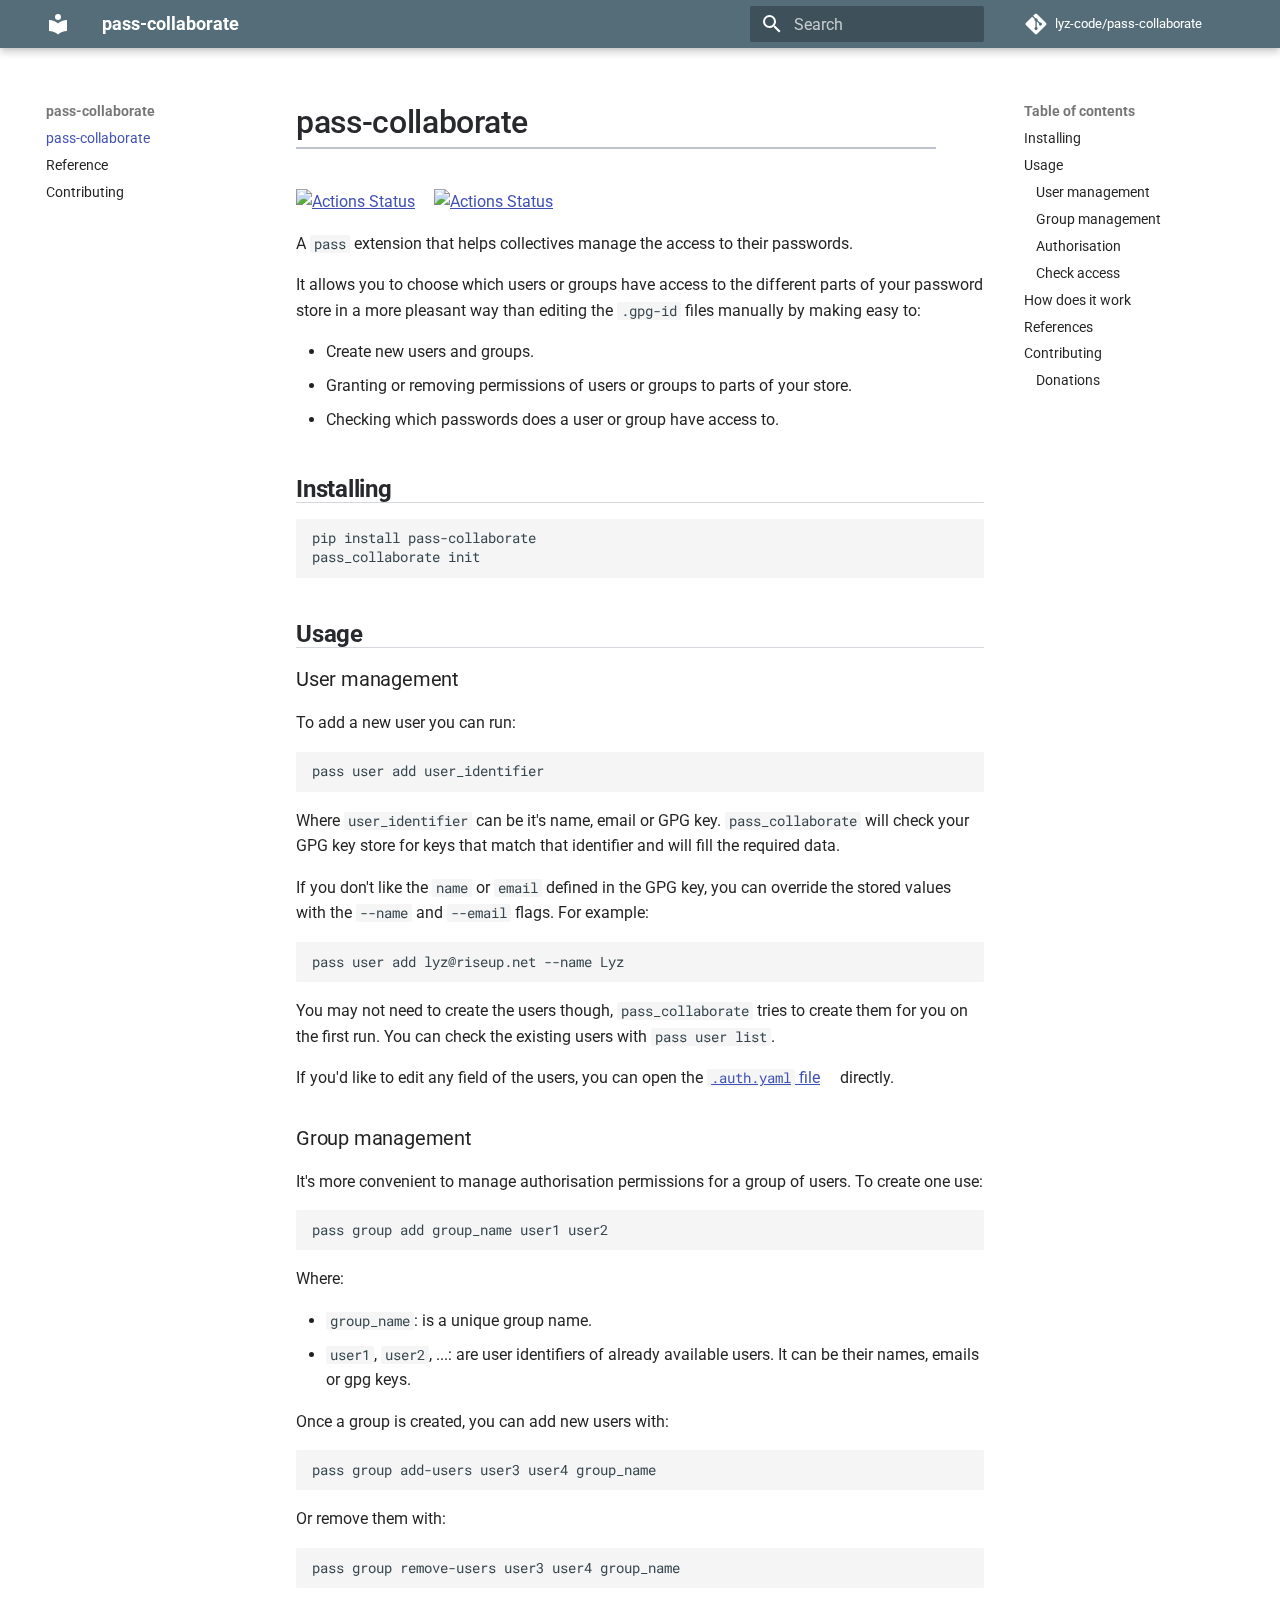
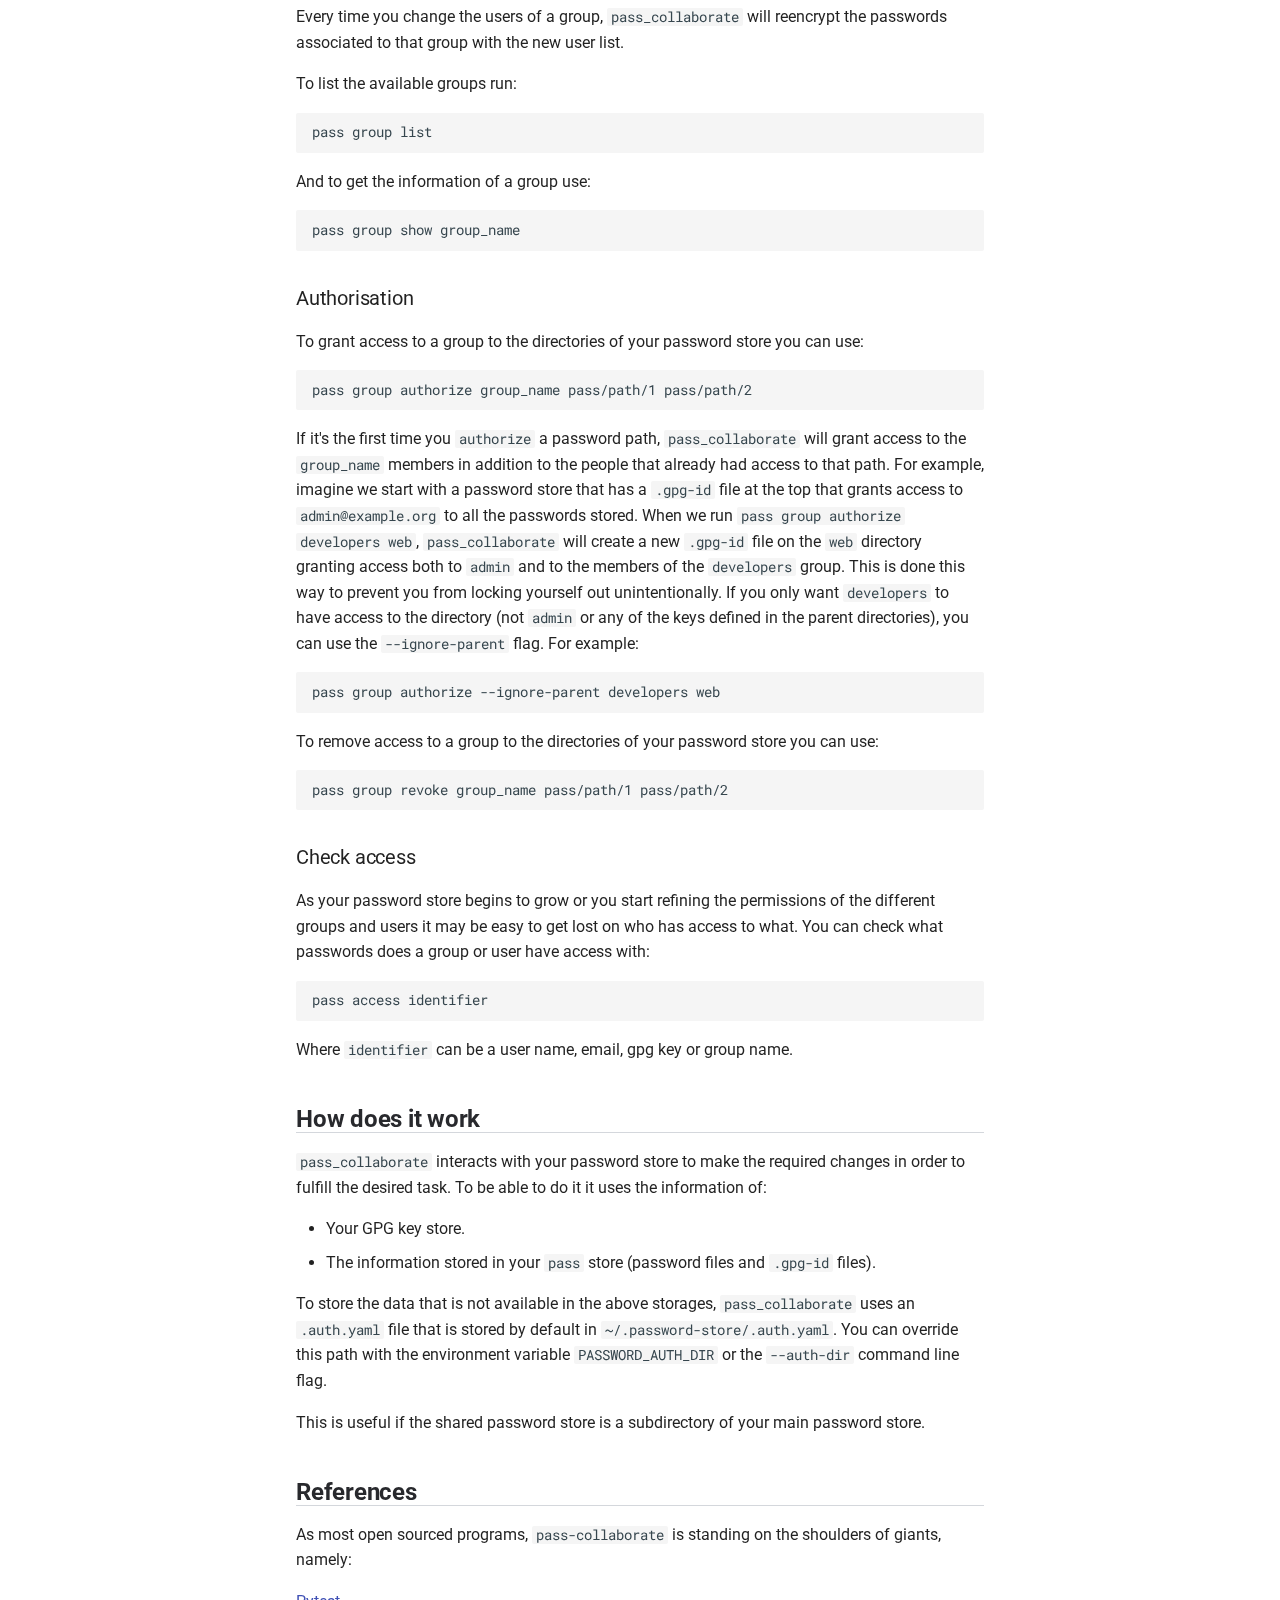
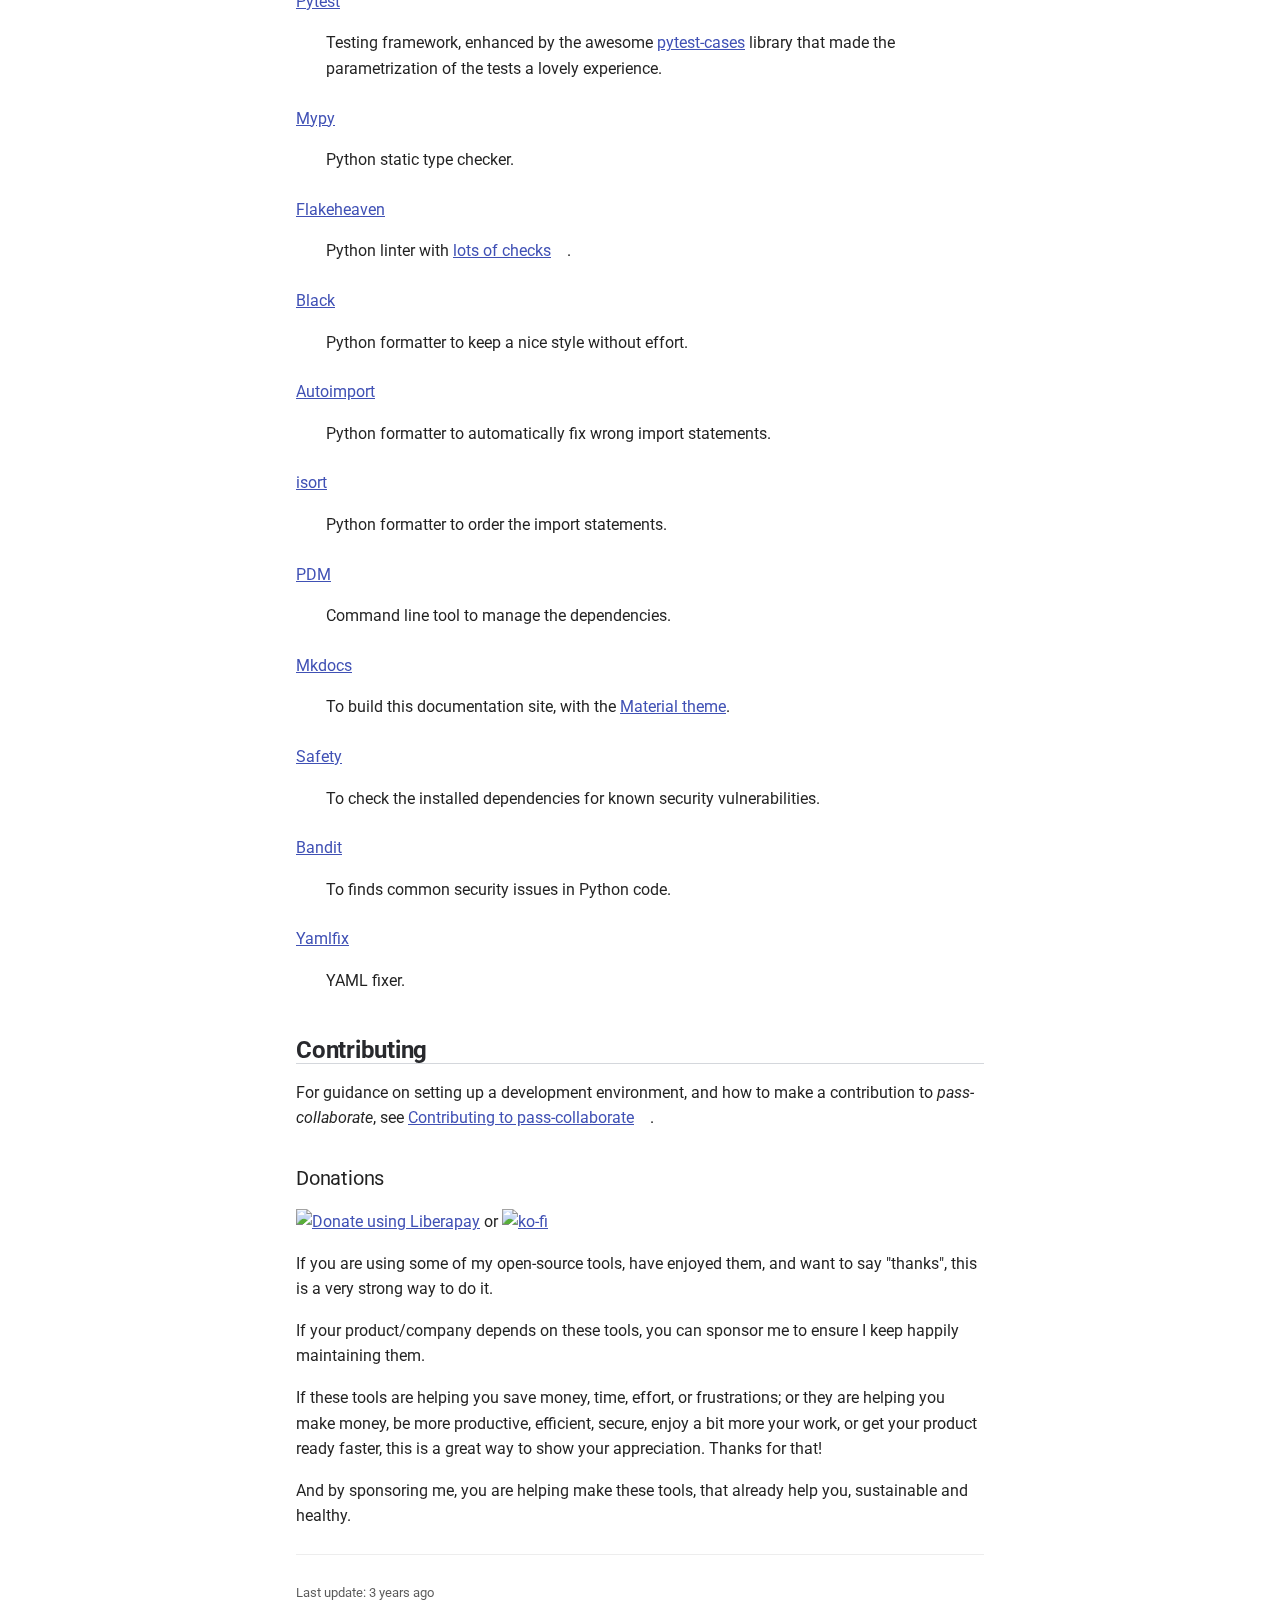
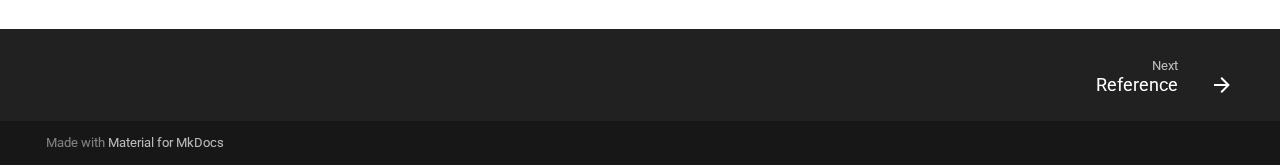
==== index.html @ fefc4204 "deploy: 4748b002fa73e39fb16cf4d47596638ecedca3d2" ====
<!doctype html><html lang=en class=no-js> <head><meta charset=utf-8><meta name=viewport content="width=device-width,initial-scale=1"><meta name=author content=Lyz><link href=https://lyz-code.github.io/pass-collaborate/ rel=canonical><link href=reference/ rel=next><link rel=icon href=assets/images/favicon.png><meta name=generator content="mkdocs-1.4.3, mkdocs-material-9.1.16"><title>pass-collaborate</title><link rel=stylesheet href=assets/stylesheets/main.26e3688c.min.css><link rel=stylesheet href=assets/stylesheets/palette.ecc896b0.min.css><link rel=preconnect href=https://fonts.gstatic.com crossorigin><link rel=stylesheet href="https://fonts.googleapis.com/css?family=Roboto:300,300i,400,400i,700,700i%7CRoboto+Mono:400,400i,700,700i&display=fallback"><style>:root{--md-text-font:"Roboto";--md-code-font:"Roboto Mono"}</style><link rel=stylesheet href=css/timeago.css><link rel=stylesheet href=assets/_mkdocstrings.css><link rel=stylesheet href=stylesheets/extra.css><link rel=stylesheet href=stylesheets/links.css><script>__md_scope=new URL(".",location),__md_hash=e=>[...e].reduce((e,_)=>(e<<5)-e+_.charCodeAt(0),0),__md_get=(e,_=localStorage,t=__md_scope)=>JSON.parse(_.getItem(t.pathname+"."+e)),__md_set=(e,_,t=localStorage,a=__md_scope)=>{try{t.setItem(a.pathname+"."+e,JSON.stringify(_))}catch(e){}}</script></head> <body dir=ltr data-md-color-scheme=default data-md-color-primary=blue-grey data-md-color-accent=light-blue> <input class=md-toggle data-md-toggle=drawer type=checkbox id=__drawer autocomplete=off> <input class=md-toggle data-md-toggle=search type=checkbox id=__search autocomplete=off> <label class=md-overlay for=__drawer></label> <div data-md-component=skip> <a href=#installing class=md-skip> Skip to content </a> </div> <div data-md-component=announce> </div> <header class="md-header md-header--shadow" data-md-component=header> <nav class="md-header__inner md-grid" aria-label=Header> <a href=. title=pass-collaborate class="md-header__button md-logo" aria-label=pass-collaborate data-md-component=logo> <svg xmlns=http://www.w3.org/2000/svg viewbox="0 0 24 24"><path d="M12 8a3 3 0 0 0 3-3 3 3 0 0 0-3-3 3 3 0 0 0-3 3 3 3 0 0 0 3 3m0 3.54C9.64 9.35 6.5 8 3 8v11c3.5 0 6.64 1.35 9 3.54 2.36-2.19 5.5-3.54 9-3.54V8c-3.5 0-6.64 1.35-9 3.54Z"/></svg> </a> <label class="md-header__button md-icon" for=__drawer> <svg xmlns=http://www.w3.org/2000/svg viewbox="0 0 24 24"><path d="M3 6h18v2H3V6m0 5h18v2H3v-2m0 5h18v2H3v-2Z"/></svg> </label> <div class=md-header__title data-md-component=header-title> <div class=md-header__ellipsis> <div class=md-header__topic> <span class=md-ellipsis> pass-collaborate </span> </div> <div class=md-header__topic data-md-component=header-topic> <span class=md-ellipsis> pass-collaborate </span> </div> </div> </div> <label class="md-header__button md-icon" for=__search> <svg xmlns=http://www.w3.org/2000/svg viewbox="0 0 24 24"><path d="M9.5 3A6.5 6.5 0 0 1 16 9.5c0 1.61-.59 3.09-1.56 4.23l.27.27h.79l5 5-1.5 1.5-5-5v-.79l-.27-.27A6.516 6.516 0 0 1 9.5 16 6.5 6.5 0 0 1 3 9.5 6.5 6.5 0 0 1 9.5 3m0 2C7 5 5 7 5 9.5S7 14 9.5 14 14 12 14 9.5 12 5 9.5 5Z"/></svg> </label> <div class=md-search data-md-component=search role=dialog> <label class=md-search__overlay for=__search></label> <div class=md-search__inner role=search> <form class=md-search__form name=search> <input type=text class=md-search__input name=query aria-label=Search placeholder=Search autocapitalize=off autocorrect=off autocomplete=off spellcheck=false data-md-component=search-query required> <label class="md-search__icon md-icon" for=__search> <svg xmlns=http://www.w3.org/2000/svg viewbox="0 0 24 24"><path d="M9.5 3A6.5 6.5 0 0 1 16 9.5c0 1.61-.59 3.09-1.56 4.23l.27.27h.79l5 5-1.5 1.5-5-5v-.79l-.27-.27A6.516 6.516 0 0 1 9.5 16 6.5 6.5 0 0 1 3 9.5 6.5 6.5 0 0 1 9.5 3m0 2C7 5 5 7 5 9.5S7 14 9.5 14 14 12 14 9.5 12 5 9.5 5Z"/></svg> <svg xmlns=http://www.w3.org/2000/svg viewbox="0 0 24 24"><path d="M20 11v2H8l5.5 5.5-1.42 1.42L4.16 12l7.92-7.92L13.5 5.5 8 11h12Z"/></svg> </label> <nav class=md-search__options aria-label=Search> <button type=reset class="md-search__icon md-icon" title=Clear aria-label=Clear tabindex=-1> <svg xmlns=http://www.w3.org/2000/svg viewbox="0 0 24 24"><path d="M19 6.41 17.59 5 12 10.59 6.41 5 5 6.41 10.59 12 5 17.59 6.41 19 12 13.41 17.59 19 19 17.59 13.41 12 19 6.41Z"/></svg> </button> </nav> </form> <div class=md-search__output> <div class=md-search__scrollwrap data-md-scrollfix> <div class=md-search-result data-md-component=search-result> <div class=md-search-result__meta> Initializing search </div> <ol class=md-search-result__list role=presentation></ol> </div> </div> </div> </div> </div> <div class=md-header__source> <a href=https://github.com/lyz-code/pass-collaborate title="Go to repository" class=md-source data-md-component=source> <div class="md-source__icon md-icon"> <svg xmlns=http://www.w3.org/2000/svg viewbox="0 0 448 512"><!-- Font Awesome Free 6.4.0 by @fontawesome - https://fontawesome.com License - https://fontawesome.com/license/free (Icons: CC BY 4.0, Fonts: SIL OFL 1.1, Code: MIT License) Copyright 2023 Fonticons, Inc.--><path d="M439.55 236.05 244 40.45a28.87 28.87 0 0 0-40.81 0l-40.66 40.63 51.52 51.52c27.06-9.14 52.68 16.77 43.39 43.68l49.66 49.66c34.23-11.8 61.18 31 35.47 56.69-26.49 26.49-70.21-2.87-56-37.34L240.22 199v121.85c25.3 12.54 22.26 41.85 9.08 55a34.34 34.34 0 0 1-48.55 0c-17.57-17.6-11.07-46.91 11.25-56v-123c-20.8-8.51-24.6-30.74-18.64-45L142.57 101 8.45 235.14a28.86 28.86 0 0 0 0 40.81l195.61 195.6a28.86 28.86 0 0 0 40.8 0l194.69-194.69a28.86 28.86 0 0 0 0-40.81z"/></svg> </div> <div class=md-source__repository> lyz-code/pass-collaborate </div> </a> </div> </nav> </header> <div class=md-container data-md-component=container> <main class=md-main data-md-component=main> <div class="md-main__inner md-grid"> <div class="md-sidebar md-sidebar--primary" data-md-component=sidebar data-md-type=navigation> <div class=md-sidebar__scrollwrap> <div class=md-sidebar__inner> <nav class="md-nav md-nav--primary" aria-label=Navigation data-md-level=0> <label class=md-nav__title for=__drawer> <a href=. title=pass-collaborate class="md-nav__button md-logo" aria-label=pass-collaborate data-md-component=logo> <svg xmlns=http://www.w3.org/2000/svg viewbox="0 0 24 24"><path d="M12 8a3 3 0 0 0 3-3 3 3 0 0 0-3-3 3 3 0 0 0-3 3 3 3 0 0 0 3 3m0 3.54C9.64 9.35 6.5 8 3 8v11c3.5 0 6.64 1.35 9 3.54 2.36-2.19 5.5-3.54 9-3.54V8c-3.5 0-6.64 1.35-9 3.54Z"/></svg> </a> pass-collaborate </label> <div class=md-nav__source> <a href=https://github.com/lyz-code/pass-collaborate title="Go to repository" class=md-source data-md-component=source> <div class="md-source__icon md-icon"> <svg xmlns=http://www.w3.org/2000/svg viewbox="0 0 448 512"><!-- Font Awesome Free 6.4.0 by @fontawesome - https://fontawesome.com License - https://fontawesome.com/license/free (Icons: CC BY 4.0, Fonts: SIL OFL 1.1, Code: MIT License) Copyright 2023 Fonticons, Inc.--><path d="M439.55 236.05 244 40.45a28.87 28.87 0 0 0-40.81 0l-40.66 40.63 51.52 51.52c27.06-9.14 52.68 16.77 43.39 43.68l49.66 49.66c34.23-11.8 61.18 31 35.47 56.69-26.49 26.49-70.21-2.87-56-37.34L240.22 199v121.85c25.3 12.54 22.26 41.85 9.08 55a34.34 34.34 0 0 1-48.55 0c-17.57-17.6-11.07-46.91 11.25-56v-123c-20.8-8.51-24.6-30.74-18.64-45L142.57 101 8.45 235.14a28.86 28.86 0 0 0 0 40.81l195.61 195.6a28.86 28.86 0 0 0 40.8 0l194.69-194.69a28.86 28.86 0 0 0 0-40.81z"/></svg> </div> <div class=md-source__repository> lyz-code/pass-collaborate </div> </a> </div> <ul class=md-nav__list data-md-scrollfix> <li class="md-nav__item md-nav__item--active"> <input class="md-nav__toggle md-toggle" type=checkbox id=__toc> <label class="md-nav__link md-nav__link--active" for=__toc> pass-collaborate <span class="md-nav__icon md-icon"></span> </label> <a href=. class="md-nav__link md-nav__link--active"> pass-collaborate </a> <nav class="md-nav md-nav--secondary" aria-label="Table of contents"> <label class=md-nav__title for=__toc> <span class="md-nav__icon md-icon"></span> Table of contents </label> <ul class=md-nav__list data-md-component=toc data-md-scrollfix> <li class=md-nav__item> <a href=#installing class=md-nav__link> Installing </a> </li> <li class=md-nav__item> <a href=#usage class=md-nav__link> Usage </a> <nav class=md-nav aria-label=Usage> <ul class=md-nav__list> <li class=md-nav__item> <a href=#user-management class=md-nav__link> User management </a> </li> <li class=md-nav__item> <a href=#group-management class=md-nav__link> Group management </a> </li> <li class=md-nav__item> <a href=#authorisation class=md-nav__link> Authorisation </a> </li> <li class=md-nav__item> <a href=#check-access class=md-nav__link> Check access </a> </li> </ul> </nav> </li> <li class=md-nav__item> <a href=#how-does-it-work class=md-nav__link> How does it work </a> </li> <li class=md-nav__item> <a href=#references class=md-nav__link> References </a> </li> <li class=md-nav__item> <a href=#contributing class=md-nav__link> Contributing </a> <nav class=md-nav aria-label=Contributing> <ul class=md-nav__list> <li class=md-nav__item> <a href=#donations class=md-nav__link> Donations </a> </li> </ul> </nav> </li> </ul> </nav> </li> <li class=md-nav__item> <a href=reference/ class=md-nav__link> Reference </a> </li> <li class=md-nav__item> <a href=contributing/ class=md-nav__link> Contributing </a> </li> </ul> </nav> </div> </div> </div> <div class="md-sidebar md-sidebar--secondary" data-md-component=sidebar data-md-type=toc> <div class=md-sidebar__scrollwrap> <div class=md-sidebar__inner> <nav class="md-nav md-nav--secondary" aria-label="Table of contents"> <label class=md-nav__title for=__toc> <span class="md-nav__icon md-icon"></span> Table of contents </label> <ul class=md-nav__list data-md-component=toc data-md-scrollfix> <li class=md-nav__item> <a href=#installing class=md-nav__link> Installing </a> </li> <li class=md-nav__item> <a href=#usage class=md-nav__link> Usage </a> <nav class=md-nav aria-label=Usage> <ul class=md-nav__list> <li class=md-nav__item> <a href=#user-management class=md-nav__link> User management </a> </li> <li class=md-nav__item> <a href=#group-management class=md-nav__link> Group management </a> </li> <li class=md-nav__item> <a href=#authorisation class=md-nav__link> Authorisation </a> </li> <li class=md-nav__item> <a href=#check-access class=md-nav__link> Check access </a> </li> </ul> </nav> </li> <li class=md-nav__item> <a href=#how-does-it-work class=md-nav__link> How does it work </a> </li> <li class=md-nav__item> <a href=#references class=md-nav__link> References </a> </li> <li class=md-nav__item> <a href=#contributing class=md-nav__link> Contributing </a> <nav class=md-nav aria-label=Contributing> <ul class=md-nav__list> <li class=md-nav__item> <a href=#donations class=md-nav__link> Donations </a> </li> </ul> </nav> </li> </ul> </nav> </div> </div> </div> <div class=md-content data-md-component=content> <article class="md-content__inner md-typeset"> <h1>pass-collaborate</h1> <p><a href=https://github.com/lyz-code/pass-collaborate/actions><img alt="Actions Status" src=https://github.com/lyz-code/pass-collaborate/workflows/Tests/badge.svg></a> <a href=https://github.com/lyz-code/pass-collaborate/actions><img alt="Actions Status" src=https://github.com/lyz-code/pass-collaborate/workflows/Build/badge.svg></a></p> <p>A <code>pass</code> extension that helps collectives manage the access to their passwords.</p> <p>It allows you to choose which users or groups have access to the different parts of your password store in a more pleasant way than editing the <code>.gpg-id</code> files manually by making easy to:</p> <ul> <li>Create new users and groups.</li> <li>Granting or removing permissions of users or groups to parts of your store.</li> <li>Checking which passwords does a user or group have access to.</li> </ul> <h2 id=installing>Installing<a class=headerlink href=#installing title="Permanent link">&para;</a></h2> <div class=highlight><pre><span></span><code>pip<span class=w> </span>install<span class=w> </span>pass-collaborate
pass_collaborate<span class=w> </span>init
</code></pre></div> <h2 id=usage>Usage<a class=headerlink href=#usage title="Permanent link">&para;</a></h2> <h3 id=user-management>User management<a class=headerlink href=#user-management title="Permanent link">&para;</a></h3> <p>To add a new user you can run:</p> <div class=highlight><pre><span></span><code>pass<span class=w> </span>user<span class=w> </span>add<span class=w> </span>user_identifier
</code></pre></div> <p>Where <code>user_identifier</code> can be it's name, email or GPG key. <code>pass_collaborate</code> will check your GPG key store for keys that match that identifier and will fill the required data.</p> <p>If you don't like the <code>name</code> or <code>email</code> defined in the GPG key, you can override the stored values with the <code>--name</code> and <code>--email</code> flags. For example:</p> <div class=highlight><pre><span></span><code>pass<span class=w> </span>user<span class=w> </span>add<span class=w> </span>lyz@riseup.net<span class=w> </span>--name<span class=w> </span>Lyz
</code></pre></div> <p>You may not need to create the users though, <code>pass_collaborate</code> tries to create them for you on the first run. You can check the existing users with <code>pass user list</code>.</p> <p>If you'd like to edit any field of the users, you can open the <a href=#how-does-it-work><code>.auth.yaml</code> file</a> directly. </p> <h3 id=group-management>Group management<a class=headerlink href=#group-management title="Permanent link">&para;</a></h3> <p>It's more convenient to manage authorisation permissions for a group of users. To create one use:</p> <div class=highlight><pre><span></span><code>pass<span class=w> </span>group<span class=w> </span>add<span class=w> </span>group_name<span class=w> </span>user1<span class=w> </span>user2
</code></pre></div> <p>Where:</p> <ul> <li><code>group_name</code>: is a unique group name.</li> <li><code>user1</code>, <code>user2</code>, ...: are user identifiers of already available users. It can be their names, emails or gpg keys.</li> </ul> <p>Once a group is created, you can add new users with:</p> <div class=highlight><pre><span></span><code>pass<span class=w> </span>group<span class=w> </span>add-users<span class=w> </span>user3<span class=w> </span>user4<span class=w> </span>group_name
</code></pre></div> <p>Or remove them with:</p> <div class=highlight><pre><span></span><code>pass<span class=w> </span>group<span class=w> </span>remove-users<span class=w> </span>user3<span class=w> </span>user4<span class=w> </span>group_name
</code></pre></div> <p>Every time you change the users of a group, <code>pass_collaborate</code> will reencrypt the passwords associated to that group with the new user list.</p> <p>To list the available groups run:</p> <div class=highlight><pre><span></span><code>pass<span class=w> </span>group<span class=w> </span>list
</code></pre></div> <p>And to get the information of a group use:</p> <div class=highlight><pre><span></span><code>pass<span class=w> </span>group<span class=w> </span>show<span class=w> </span>group_name
</code></pre></div> <h3 id=authorisation>Authorisation<a class=headerlink href=#authorisation title="Permanent link">&para;</a></h3> <p>To grant access to a group to the directories of your password store you can use:</p> <div class=highlight><pre><span></span><code>pass<span class=w> </span>group<span class=w> </span>authorize<span class=w> </span>group_name<span class=w> </span>pass/path/1<span class=w> </span>pass/path/2
</code></pre></div> <p>If it's the first time you <code>authorize</code> a password path, <code>pass_collaborate</code> will grant access to the <code>group_name</code> members in addition to the people that already had access to that path. For example, imagine we start with a password store that has a <code>.gpg-id</code> file at the top that grants access to <code>admin@example.org</code> to all the passwords stored. When we run <code>pass group authorize developers web</code>, <code>pass_collaborate</code> will create a new <code>.gpg-id</code> file on the <code>web</code> directory granting access both to <code>admin</code> and to the members of the <code>developers</code> group. This is done this way to prevent you from locking yourself out unintentionally. If you only want <code>developers</code> to have access to the directory (not <code>admin</code> or any of the keys defined in the parent directories), you can use the <code>--ignore-parent</code> flag. For example:</p> <div class=highlight><pre><span></span><code>pass<span class=w> </span>group<span class=w> </span>authorize<span class=w> </span>--ignore-parent<span class=w> </span>developers<span class=w> </span>web
</code></pre></div> <p>To remove access to a group to the directories of your password store you can use:</p> <div class=highlight><pre><span></span><code>pass<span class=w> </span>group<span class=w> </span>revoke<span class=w> </span>group_name<span class=w> </span>pass/path/1<span class=w> </span>pass/path/2
</code></pre></div> <h3 id=check-access>Check access<a class=headerlink href=#check-access title="Permanent link">&para;</a></h3> <p>As your password store begins to grow or you start refining the permissions of the different groups and users it may be easy to get lost on who has access to what. You can check what passwords does a group or user have access with:</p> <div class=highlight><pre><span></span><code>pass<span class=w> </span>access<span class=w> </span>identifier
</code></pre></div> <p>Where <code>identifier</code> can be a user name, email, gpg key or group name.</p> <h2 id=how-does-it-work>How does it work<a class=headerlink href=#how-does-it-work title="Permanent link">&para;</a></h2> <p><code>pass_collaborate</code> interacts with your password store to make the required changes in order to fulfill the desired task. To be able to do it it uses the information of:</p> <ul> <li>Your GPG key store.</li> <li>The information stored in your <code>pass</code> store (password files and <code>.gpg-id</code> files).</li> </ul> <p>To store the data that is not available in the above storages, <code>pass_collaborate</code> uses an <code>.auth.yaml</code> file that is stored by default in <code>~/.password-store/.auth.yaml</code>. You can override this path with the environment variable <code>PASSWORD_AUTH_DIR</code> or the <code>--auth-dir</code> command line flag.</p> <p>This is useful if the shared password store is a subdirectory of your main password store.</p> <h2 id=references>References<a class=headerlink href=#references title="Permanent link">&para;</a></h2> <p>As most open sourced programs, <code>pass-collaborate</code> is standing on the shoulders of giants, namely:</p> <dl> <dt><a href=https://docs.pytest.org/en/latest>Pytest</a></dt> <dd>Testing framework, enhanced by the awesome <a href=https://smarie.github.io/python-pytest-cases/ >pytest-cases</a> library that made the parametrization of the tests a lovely experience.</dd> <dt><a href=https://mypy.readthedocs.io/en/stable/ >Mypy</a></dt> <dd>Python static type checker.</dd> <dt><a href=https://github.com/flakeheaven/flakeheaven>Flakeheaven</a></dt> <dd>Python linter with <a href=https://lyz-code.github.io/blue-book/devops/flakeheaven#plugins>lots of checks</a>.</dd> <dt><a href=https://black.readthedocs.io/en/stable/ >Black</a></dt> <dd>Python formatter to keep a nice style without effort.</dd> <dt><a href=https://lyz-code.github.io/autoimport>Autoimport</a></dt> <dd>Python formatter to automatically fix wrong import statements.</dd> <dt><a href=https://github.com/timothycrosley/isort>isort</a></dt> <dd>Python formatter to order the import statements.</dd> <dt><a href=https://pdm.fming.dev/ >PDM</a></dt> <dd>Command line tool to manage the dependencies.</dd> <dt><a href=https://www.mkdocs.org/ >Mkdocs</a></dt> <dd>To build this documentation site, with the <a href=https://squidfunk.github.io/mkdocs-material>Material theme</a>.</dd> <dt><a href=https://github.com/pyupio/safety>Safety</a></dt> <dd>To check the installed dependencies for known security vulnerabilities.</dd> <dt><a href=https://bandit.readthedocs.io/en/latest/ >Bandit</a></dt> <dd>To finds common security issues in Python code.</dd> <dt><a href=https://github.com/lyz-code/yamlfix>Yamlfix</a></dt> <dd>YAML fixer.</dd> </dl> <h2 id=contributing>Contributing<a class=headerlink href=#contributing title="Permanent link">&para;</a></h2> <p>For guidance on setting up a development environment, and how to make a contribution to <em>pass-collaborate</em>, see <a href=https://lyz-code.github.io/pass-collaborate/contributing>Contributing to pass-collaborate</a>.</p> <h3 id=donations>Donations<a class=headerlink href=#donations title="Permanent link">&para;</a></h3> <p><a href=https://liberapay.com/Lyz/donate><img alt="Donate using
Liberapay" src=https://liberapay.com/assets/widgets/donate.svg></a> or <a href=https://ko-fi.com/T6T3GP0V8><img alt=ko-fi src=https://ko-fi.com/img/githubbutton_sm.svg></a></p> <p>If you are using some of my open-source tools, have enjoyed them, and want to say "thanks", this is a very strong way to do it.</p> <p>If your product/company depends on these tools, you can sponsor me to ensure I keep happily maintaining them.</p> <p>If these tools are helping you save money, time, effort, or frustrations; or they are helping you make money, be more productive, efficient, secure, enjoy a bit more your work, or get your product ready faster, this is a great way to show your appreciation. Thanks for that!</p> <p>And by sponsoring me, you are helping make these tools, that already help you, sustainable and healthy.</p> <hr> <div class=md-source-file> <small> Last update: <span class="git-revision-date-localized-plugin git-revision-date-localized-plugin-timeago"><span class=timeago datetime=2023-05-24T15:30:18+00:00 locale=en></span></span><span class="git-revision-date-localized-plugin git-revision-date-localized-plugin-iso_date">2023-05-24</span> </small> </div> </article> </div> </div> <button type=button class="md-top md-icon" data-md-component=top hidden> <svg xmlns=http://www.w3.org/2000/svg viewbox="0 0 24 24"><path d="M13 20h-2V8l-5.5 5.5-1.42-1.42L12 4.16l7.92 7.92-1.42 1.42L13 8v12Z"/></svg> Back to top </button> </main> <footer class=md-footer> <nav class="md-footer__inner md-grid" aria-label=Footer> <a href=reference/ class="md-footer__link md-footer__link--next" aria-label="Next: Reference" rel=next> <div class=md-footer__title> <span class=md-footer__direction> Next </span> <div class=md-ellipsis> Reference </div> </div> <div class="md-footer__button md-icon"> <svg xmlns=http://www.w3.org/2000/svg viewbox="0 0 24 24"><path d="M4 11v2h12l-5.5 5.5 1.42 1.42L19.84 12l-7.92-7.92L10.5 5.5 16 11H4Z"/></svg> </div> </a> </nav> <div class="md-footer-meta md-typeset"> <div class="md-footer-meta__inner md-grid"> <div class=md-copyright> Made with <a href=https://squidfunk.github.io/mkdocs-material/ target=_blank rel=noopener> Material for MkDocs </a> </div> </div> </div> </footer> </div> <div class=md-dialog data-md-component=dialog> <div class="md-dialog__inner md-typeset"></div> </div> <script id=__config type=application/json>{"base": ".", "features": ["navigation.instant", "navigation.footer", "navigation.top", "content.code.annotate"], "search": "assets/javascripts/workers/search.208ed371.min.js", "translations": {"clipboard.copied": "Copied to clipboard", "clipboard.copy": "Copy to clipboard", "search.result.more.one": "1 more on this page", "search.result.more.other": "# more on this page", "search.result.none": "No matching documents", "search.result.one": "1 matching document", "search.result.other": "# matching documents", "search.result.placeholder": "Type to start searching", "search.result.term.missing": "Missing", "select.version": "Select version"}}</script> <script src=assets/javascripts/bundle.a51614de.min.js></script> <script src=js/timeago.min.js></script> <script src=js/timeago_mkdocs_material.js></script> </body> </html>
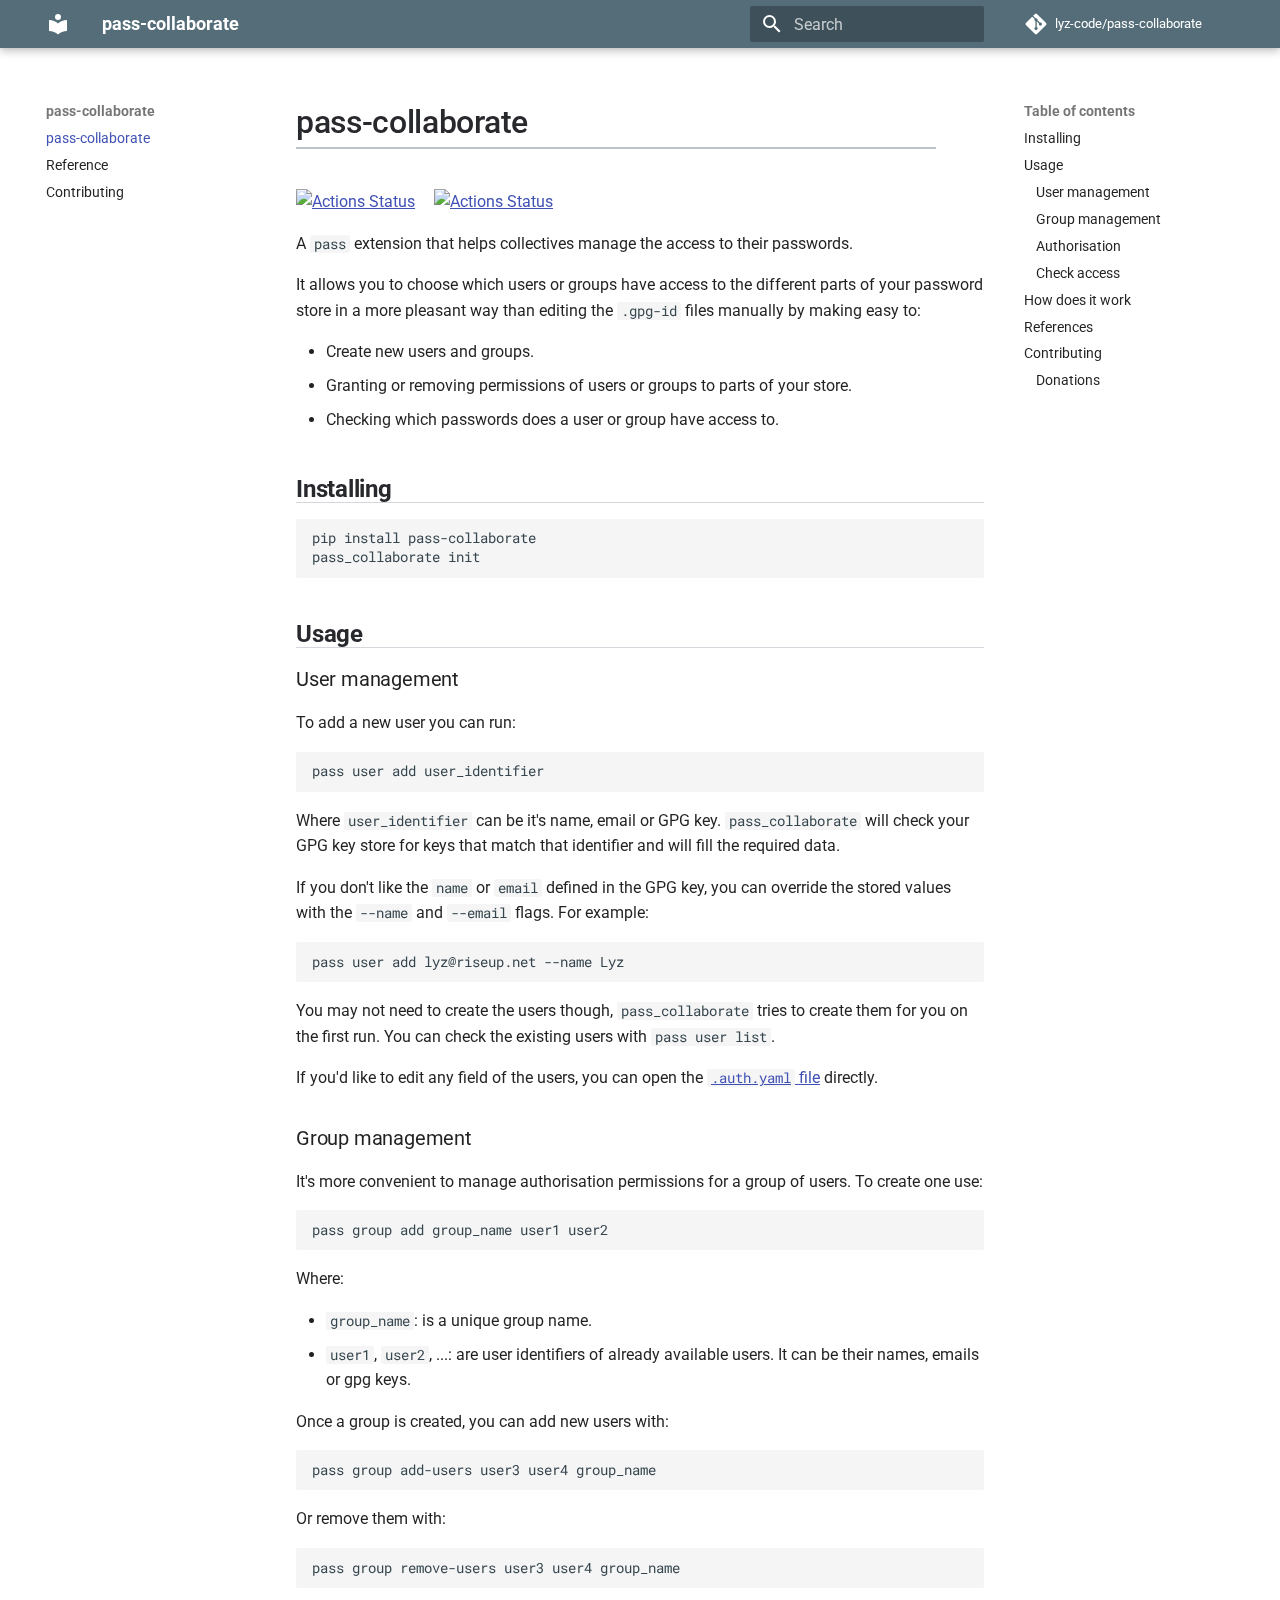
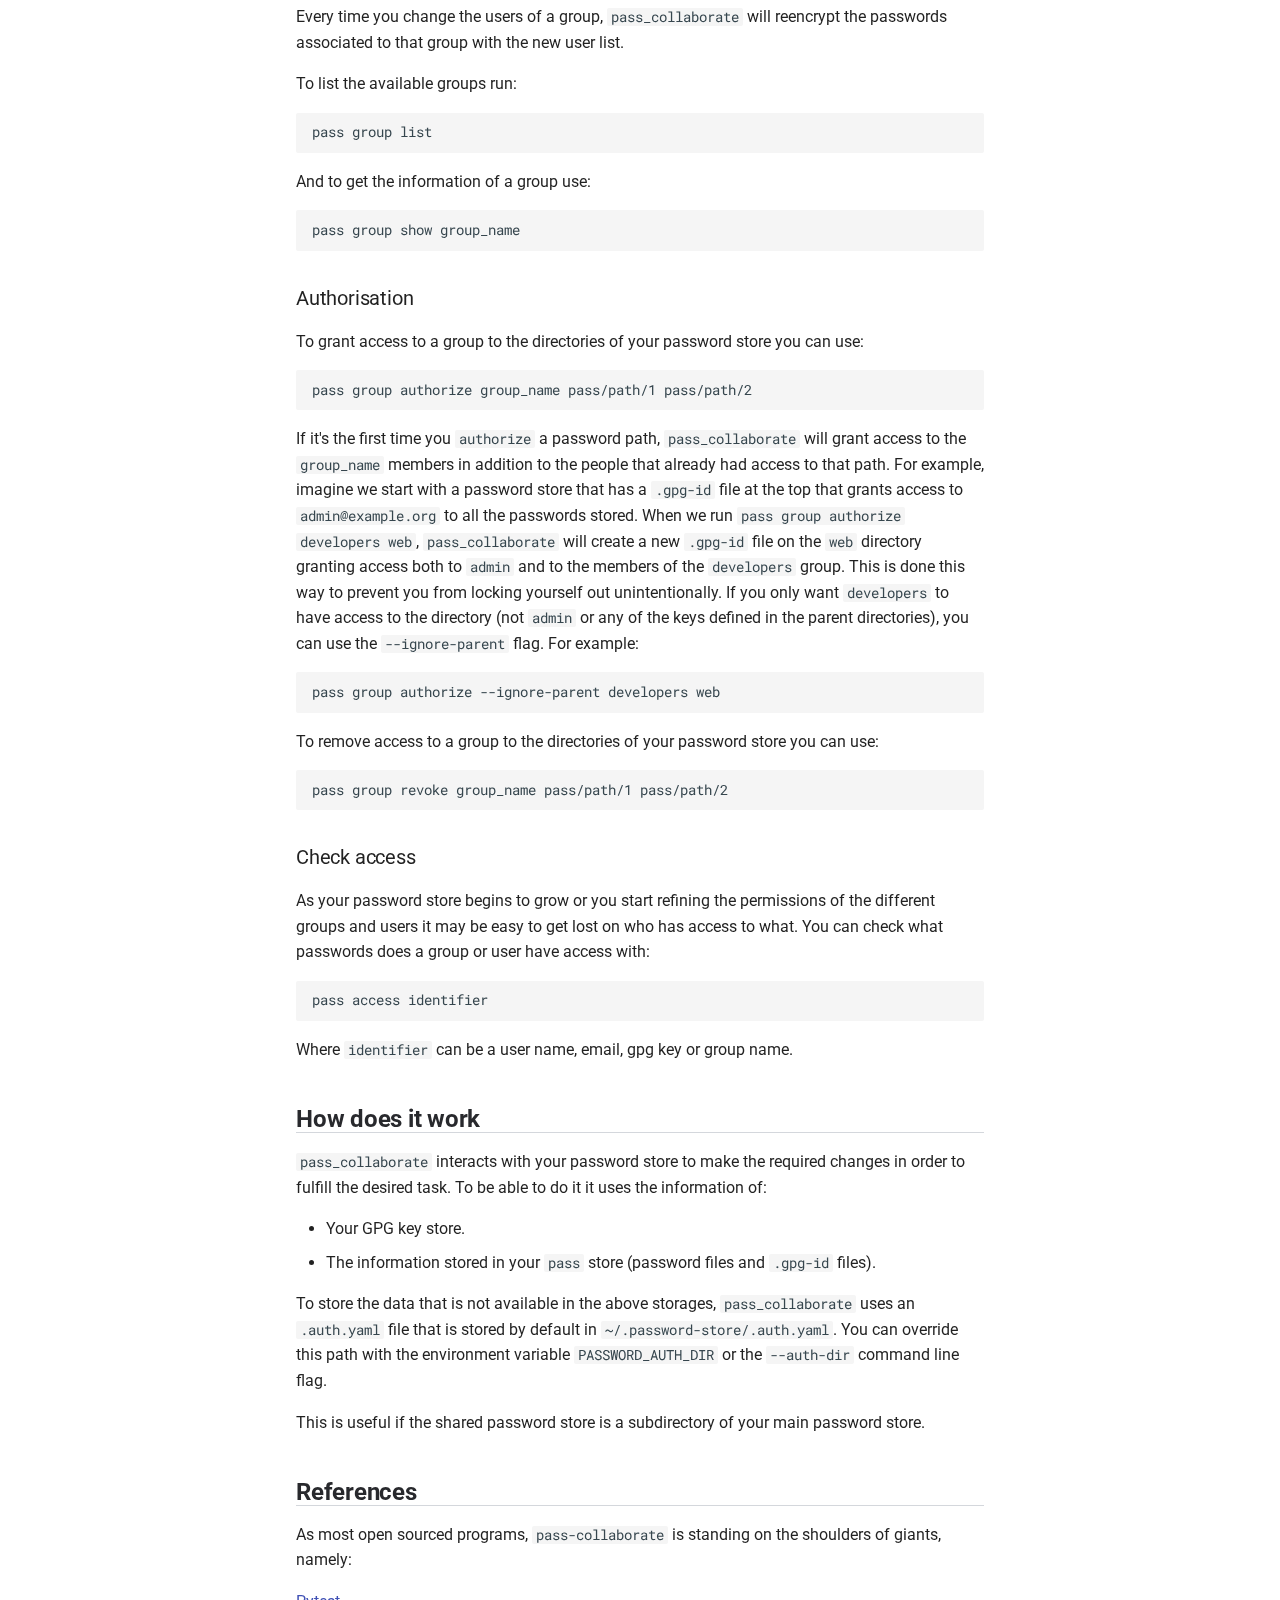
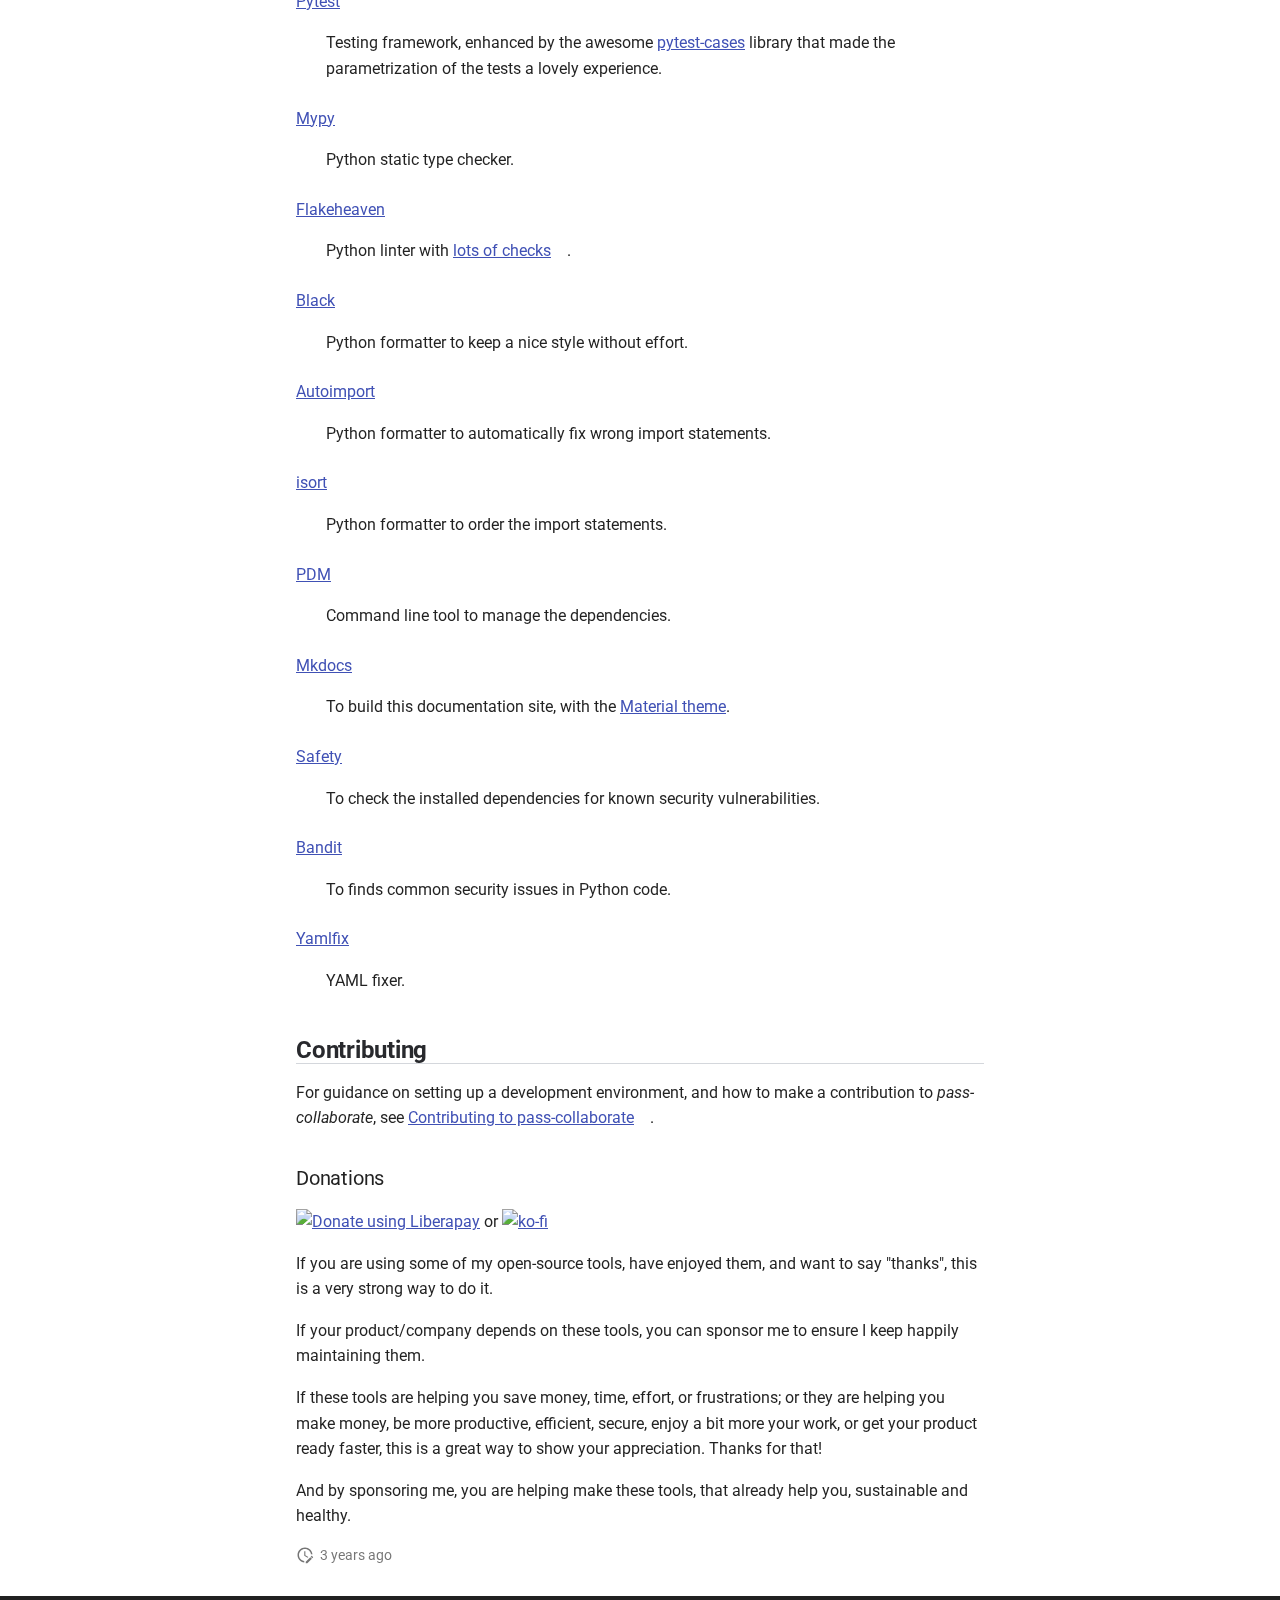
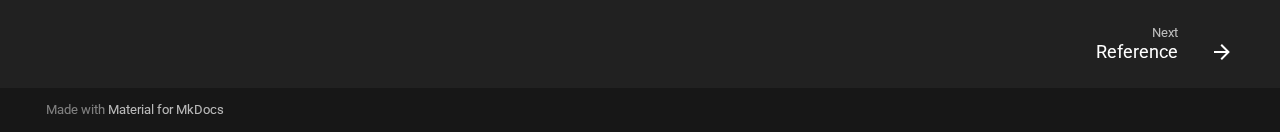
==== commit fbcb4eb4: "deploy: 7026901ccf0e6e6d2cd0ff2ef594a0e5ba8719f3" ====
--- a/index.html
+++ b/index.html
@@ -1,4 +1,4 @@
-<!doctype html><html lang=en class=no-js> <head><meta charset=utf-8><meta name=viewport content="width=device-width,initial-scale=1"><meta name=author content=Lyz><link href=https://lyz-code.github.io/pass-collaborate/ rel=canonical><link href=reference/ rel=next><link rel=icon href=assets/images/favicon.png><meta name=generator content="mkdocs-1.4.3, mkdocs-material-9.1.16"><title>pass-collaborate</title><link rel=stylesheet href=assets/stylesheets/main.26e3688c.min.css><link rel=stylesheet href=assets/stylesheets/palette.ecc896b0.min.css><link rel=preconnect href=https://fonts.gstatic.com crossorigin><link rel=stylesheet href="https://fonts.googleapis.com/css?family=Roboto:300,300i,400,400i,700,700i%7CRoboto+Mono:400,400i,700,700i&display=fallback"><style>:root{--md-text-font:"Roboto";--md-code-font:"Roboto Mono"}</style><link rel=stylesheet href=css/timeago.css><link rel=stylesheet href=assets/_mkdocstrings.css><link rel=stylesheet href=stylesheets/extra.css><link rel=stylesheet href=stylesheets/links.css><script>__md_scope=new URL(".",location),__md_hash=e=>[...e].reduce((e,_)=>(e<<5)-e+_.charCodeAt(0),0),__md_get=(e,_=localStorage,t=__md_scope)=>JSON.parse(_.getItem(t.pathname+"."+e)),__md_set=(e,_,t=localStorage,a=__md_scope)=>{try{t.setItem(a.pathname+"."+e,JSON.stringify(_))}catch(e){}}</script></head> <body dir=ltr data-md-color-scheme=default data-md-color-primary=blue-grey data-md-color-accent=light-blue> <input class=md-toggle data-md-toggle=drawer type=checkbox id=__drawer autocomplete=off> <input class=md-toggle data-md-toggle=search type=checkbox id=__search autocomplete=off> <label class=md-overlay for=__drawer></label> <div data-md-component=skip> <a href=#installing class=md-skip> Skip to content </a> </div> <div data-md-component=announce> </div> <header class="md-header md-header--shadow" data-md-component=header> <nav class="md-header__inner md-grid" aria-label=Header> <a href=. title=pass-collaborate class="md-header__button md-logo" aria-label=pass-collaborate data-md-component=logo> <svg xmlns=http://www.w3.org/2000/svg viewbox="0 0 24 24"><path d="M12 8a3 3 0 0 0 3-3 3 3 0 0 0-3-3 3 3 0 0 0-3 3 3 3 0 0 0 3 3m0 3.54C9.64 9.35 6.5 8 3 8v11c3.5 0 6.64 1.35 9 3.54 2.36-2.19 5.5-3.54 9-3.54V8c-3.5 0-6.64 1.35-9 3.54Z"/></svg> </a> <label class="md-header__button md-icon" for=__drawer> <svg xmlns=http://www.w3.org/2000/svg viewbox="0 0 24 24"><path d="M3 6h18v2H3V6m0 5h18v2H3v-2m0 5h18v2H3v-2Z"/></svg> </label> <div class=md-header__title data-md-component=header-title> <div class=md-header__ellipsis> <div class=md-header__topic> <span class=md-ellipsis> pass-collaborate </span> </div> <div class=md-header__topic data-md-component=header-topic> <span class=md-ellipsis> pass-collaborate </span> </div> </div> </div> <label class="md-header__button md-icon" for=__search> <svg xmlns=http://www.w3.org/2000/svg viewbox="0 0 24 24"><path d="M9.5 3A6.5 6.5 0 0 1 16 9.5c0 1.61-.59 3.09-1.56 4.23l.27.27h.79l5 5-1.5 1.5-5-5v-.79l-.27-.27A6.516 6.516 0 0 1 9.5 16 6.5 6.5 0 0 1 3 9.5 6.5 6.5 0 0 1 9.5 3m0 2C7 5 5 7 5 9.5S7 14 9.5 14 14 12 14 9.5 12 5 9.5 5Z"/></svg> </label> <div class=md-search data-md-component=search role=dialog> <label class=md-search__overlay for=__search></label> <div class=md-search__inner role=search> <form class=md-search__form name=search> <input type=text class=md-search__input name=query aria-label=Search placeholder=Search autocapitalize=off autocorrect=off autocomplete=off spellcheck=false data-md-component=search-query required> <label class="md-search__icon md-icon" for=__search> <svg xmlns=http://www.w3.org/2000/svg viewbox="0 0 24 24"><path d="M9.5 3A6.5 6.5 0 0 1 16 9.5c0 1.61-.59 3.09-1.56 4.23l.27.27h.79l5 5-1.5 1.5-5-5v-.79l-.27-.27A6.516 6.516 0 0 1 9.5 16 6.5 6.5 0 0 1 3 9.5 6.5 6.5 0 0 1 9.5 3m0 2C7 5 5 7 5 9.5S7 14 9.5 14 14 12 14 9.5 12 5 9.5 5Z"/></svg> <svg xmlns=http://www.w3.org/2000/svg viewbox="0 0 24 24"><path d="M20 11v2H8l5.5 5.5-1.42 1.42L4.16 12l7.92-7.92L13.5 5.5 8 11h12Z"/></svg> </label> <nav class=md-search__options aria-label=Search> <button type=reset class="md-search__icon md-icon" title=Clear aria-label=Clear tabindex=-1> <svg xmlns=http://www.w3.org/2000/svg viewbox="0 0 24 24"><path d="M19 6.41 17.59 5 12 10.59 6.41 5 5 6.41 10.59 12 5 17.59 6.41 19 12 13.41 17.59 19 19 17.59 13.41 12 19 6.41Z"/></svg> </button> </nav> </form> <div class=md-search__output> <div class=md-search__scrollwrap data-md-scrollfix> <div class=md-search-result data-md-component=search-result> <div class=md-search-result__meta> Initializing search </div> <ol class=md-search-result__list role=presentation></ol> </div> </div> </div> </div> </div> <div class=md-header__source> <a href=https://github.com/lyz-code/pass-collaborate title="Go to repository" class=md-source data-md-component=source> <div class="md-source__icon md-icon"> <svg xmlns=http://www.w3.org/2000/svg viewbox="0 0 448 512"><!-- Font Awesome Free 6.4.0 by @fontawesome - https://fontawesome.com License - https://fontawesome.com/license/free (Icons: CC BY 4.0, Fonts: SIL OFL 1.1, Code: MIT License) Copyright 2023 Fonticons, Inc.--><path d="M439.55 236.05 244 40.45a28.87 28.87 0 0 0-40.81 0l-40.66 40.63 51.52 51.52c27.06-9.14 52.68 16.77 43.39 43.68l49.66 49.66c34.23-11.8 61.18 31 35.47 56.69-26.49 26.49-70.21-2.87-56-37.34L240.22 199v121.85c25.3 12.54 22.26 41.85 9.08 55a34.34 34.34 0 0 1-48.55 0c-17.57-17.6-11.07-46.91 11.25-56v-123c-20.8-8.51-24.6-30.74-18.64-45L142.57 101 8.45 235.14a28.86 28.86 0 0 0 0 40.81l195.61 195.6a28.86 28.86 0 0 0 40.8 0l194.69-194.69a28.86 28.86 0 0 0 0-40.81z"/></svg> </div> <div class=md-source__repository> lyz-code/pass-collaborate </div> </a> </div> </nav> </header> <div class=md-container data-md-component=container> <main class=md-main data-md-component=main> <div class="md-main__inner md-grid"> <div class="md-sidebar md-sidebar--primary" data-md-component=sidebar data-md-type=navigation> <div class=md-sidebar__scrollwrap> <div class=md-sidebar__inner> <nav class="md-nav md-nav--primary" aria-label=Navigation data-md-level=0> <label class=md-nav__title for=__drawer> <a href=. title=pass-collaborate class="md-nav__button md-logo" aria-label=pass-collaborate data-md-component=logo> <svg xmlns=http://www.w3.org/2000/svg viewbox="0 0 24 24"><path d="M12 8a3 3 0 0 0 3-3 3 3 0 0 0-3-3 3 3 0 0 0-3 3 3 3 0 0 0 3 3m0 3.54C9.64 9.35 6.5 8 3 8v11c3.5 0 6.64 1.35 9 3.54 2.36-2.19 5.5-3.54 9-3.54V8c-3.5 0-6.64 1.35-9 3.54Z"/></svg> </a> pass-collaborate </label> <div class=md-nav__source> <a href=https://github.com/lyz-code/pass-collaborate title="Go to repository" class=md-source data-md-component=source> <div class="md-source__icon md-icon"> <svg xmlns=http://www.w3.org/2000/svg viewbox="0 0 448 512"><!-- Font Awesome Free 6.4.0 by @fontawesome - https://fontawesome.com License - https://fontawesome.com/license/free (Icons: CC BY 4.0, Fonts: SIL OFL 1.1, Code: MIT License) Copyright 2023 Fonticons, Inc.--><path d="M439.55 236.05 244 40.45a28.87 28.87 0 0 0-40.81 0l-40.66 40.63 51.52 51.52c27.06-9.14 52.68 16.77 43.39 43.68l49.66 49.66c34.23-11.8 61.18 31 35.47 56.69-26.49 26.49-70.21-2.87-56-37.34L240.22 199v121.85c25.3 12.54 22.26 41.85 9.08 55a34.34 34.34 0 0 1-48.55 0c-17.57-17.6-11.07-46.91 11.25-56v-123c-20.8-8.51-24.6-30.74-18.64-45L142.57 101 8.45 235.14a28.86 28.86 0 0 0 0 40.81l195.61 195.6a28.86 28.86 0 0 0 40.8 0l194.69-194.69a28.86 28.86 0 0 0 0-40.81z"/></svg> </div> <div class=md-source__repository> lyz-code/pass-collaborate </div> </a> </div> <ul class=md-nav__list data-md-scrollfix> <li class="md-nav__item md-nav__item--active"> <input class="md-nav__toggle md-toggle" type=checkbox id=__toc> <label class="md-nav__link md-nav__link--active" for=__toc> pass-collaborate <span class="md-nav__icon md-icon"></span> </label> <a href=. class="md-nav__link md-nav__link--active"> pass-collaborate </a> <nav class="md-nav md-nav--secondary" aria-label="Table of contents"> <label class=md-nav__title for=__toc> <span class="md-nav__icon md-icon"></span> Table of contents </label> <ul class=md-nav__list data-md-component=toc data-md-scrollfix> <li class=md-nav__item> <a href=#installing class=md-nav__link> Installing </a> </li> <li class=md-nav__item> <a href=#usage class=md-nav__link> Usage </a> <nav class=md-nav aria-label=Usage> <ul class=md-nav__list> <li class=md-nav__item> <a href=#user-management class=md-nav__link> User management </a> </li> <li class=md-nav__item> <a href=#group-management class=md-nav__link> Group management </a> </li> <li class=md-nav__item> <a href=#authorisation class=md-nav__link> Authorisation </a> </li> <li class=md-nav__item> <a href=#check-access class=md-nav__link> Check access </a> </li> </ul> </nav> </li> <li class=md-nav__item> <a href=#how-does-it-work class=md-nav__link> How does it work </a> </li> <li class=md-nav__item> <a href=#references class=md-nav__link> References </a> </li> <li class=md-nav__item> <a href=#contributing class=md-nav__link> Contributing </a> <nav class=md-nav aria-label=Contributing> <ul class=md-nav__list> <li class=md-nav__item> <a href=#donations class=md-nav__link> Donations </a> </li> </ul> </nav> </li> </ul> </nav> </li> <li class=md-nav__item> <a href=reference/ class=md-nav__link> Reference </a> </li> <li class=md-nav__item> <a href=contributing/ class=md-nav__link> Contributing </a> </li> </ul> </nav> </div> </div> </div> <div class="md-sidebar md-sidebar--secondary" data-md-component=sidebar data-md-type=toc> <div class=md-sidebar__scrollwrap> <div class=md-sidebar__inner> <nav class="md-nav md-nav--secondary" aria-label="Table of contents"> <label class=md-nav__title for=__toc> <span class="md-nav__icon md-icon"></span> Table of contents </label> <ul class=md-nav__list data-md-component=toc data-md-scrollfix> <li class=md-nav__item> <a href=#installing class=md-nav__link> Installing </a> </li> <li class=md-nav__item> <a href=#usage class=md-nav__link> Usage </a> <nav class=md-nav aria-label=Usage> <ul class=md-nav__list> <li class=md-nav__item> <a href=#user-management class=md-nav__link> User management </a> </li> <li class=md-nav__item> <a href=#group-management class=md-nav__link> Group management </a> </li> <li class=md-nav__item> <a href=#authorisation class=md-nav__link> Authorisation </a> </li> <li class=md-nav__item> <a href=#check-access class=md-nav__link> Check access </a> </li> </ul> </nav> </li> <li class=md-nav__item> <a href=#how-does-it-work class=md-nav__link> How does it work </a> </li> <li class=md-nav__item> <a href=#references class=md-nav__link> References </a> </li> <li class=md-nav__item> <a href=#contributing class=md-nav__link> Contributing </a> <nav class=md-nav aria-label=Contributing> <ul class=md-nav__list> <li class=md-nav__item> <a href=#donations class=md-nav__link> Donations </a> </li> </ul> </nav> </li> </ul> </nav> </div> </div> </div> <div class=md-content data-md-component=content> <article class="md-content__inner md-typeset"> <h1>pass-collaborate</h1> <p><a href=https://github.com/lyz-code/pass-collaborate/actions><img alt="Actions Status" src=https://github.com/lyz-code/pass-collaborate/workflows/Tests/badge.svg></a> <a href=https://github.com/lyz-code/pass-collaborate/actions><img alt="Actions Status" src=https://github.com/lyz-code/pass-collaborate/workflows/Build/badge.svg></a></p> <p>A <code>pass</code> extension that helps collectives manage the access to their passwords.</p> <p>It allows you to choose which users or groups have access to the different parts of your password store in a more pleasant way than editing the <code>.gpg-id</code> files manually by making easy to:</p> <ul> <li>Create new users and groups.</li> <li>Granting or removing permissions of users or groups to parts of your store.</li> <li>Checking which passwords does a user or group have access to.</li> </ul> <h2 id=installing>Installing<a class=headerlink href=#installing title="Permanent link">&para;</a></h2> <div class=highlight><pre><span></span><code>pip<span class=w> </span>install<span class=w> </span>pass-collaborate
+<!doctype html><html lang=en class=no-js> <head><meta charset=utf-8><meta name=viewport content="width=device-width,initial-scale=1"><meta name=author content=Lyz><link href=https://lyz-code.github.io/pass-collaborate/ rel=canonical><link href=reference/ rel=next><link rel=icon href=assets/images/favicon.png><meta name=generator content="mkdocs-1.5.3, mkdocs-material-9.5.5"><title>pass-collaborate</title><link rel=stylesheet href=assets/stylesheets/main.50c56a3b.min.css><link rel=stylesheet href=assets/stylesheets/palette.06af60db.min.css><link rel=preconnect href=https://fonts.gstatic.com crossorigin><link rel=stylesheet href="https://fonts.googleapis.com/css?family=Roboto:300,300i,400,400i,700,700i%7CRoboto+Mono:400,400i,700,700i&display=fallback"><style>:root{--md-text-font:"Roboto";--md-code-font:"Roboto Mono"}</style><link rel=stylesheet href=css/timeago.css><link rel=stylesheet href=assets/_mkdocstrings.css><link rel=stylesheet href=stylesheets/extra.css><link rel=stylesheet href=stylesheets/links.css><script>__md_scope=new URL(".",location),__md_hash=e=>[...e].reduce((e,_)=>(e<<5)-e+_.charCodeAt(0),0),__md_get=(e,_=localStorage,t=__md_scope)=>JSON.parse(_.getItem(t.pathname+"."+e)),__md_set=(e,_,t=localStorage,a=__md_scope)=>{try{t.setItem(a.pathname+"."+e,JSON.stringify(_))}catch(e){}}</script></head> <body dir=ltr data-md-color-scheme=default data-md-color-primary=blue-grey data-md-color-accent=light-blue> <input class=md-toggle data-md-toggle=drawer type=checkbox id=__drawer autocomplete=off> <input class=md-toggle data-md-toggle=search type=checkbox id=__search autocomplete=off> <label class=md-overlay for=__drawer></label> <div data-md-component=skip> <a href=#installing class=md-skip> Skip to content </a> </div> <div data-md-component=announce> </div> <header class="md-header md-header--shadow" data-md-component=header> <nav class="md-header__inner md-grid" aria-label=Header> <a href=. title=pass-collaborate class="md-header__button md-logo" aria-label=pass-collaborate data-md-component=logo> <svg xmlns=http://www.w3.org/2000/svg viewbox="0 0 24 24"><path d="M12 8a3 3 0 0 0 3-3 3 3 0 0 0-3-3 3 3 0 0 0-3 3 3 3 0 0 0 3 3m0 3.54C9.64 9.35 6.5 8 3 8v11c3.5 0 6.64 1.35 9 3.54 2.36-2.19 5.5-3.54 9-3.54V8c-3.5 0-6.64 1.35-9 3.54Z"/></svg> </a> <label class="md-header__button md-icon" for=__drawer> <svg xmlns=http://www.w3.org/2000/svg viewbox="0 0 24 24"><path d="M3 6h18v2H3V6m0 5h18v2H3v-2m0 5h18v2H3v-2Z"/></svg> </label> <div class=md-header__title data-md-component=header-title> <div class=md-header__ellipsis> <div class=md-header__topic> <span class=md-ellipsis> pass-collaborate </span> </div> <div class=md-header__topic data-md-component=header-topic> <span class=md-ellipsis> pass-collaborate </span> </div> </div> </div> <label class="md-header__button md-icon" for=__search> <svg xmlns=http://www.w3.org/2000/svg viewbox="0 0 24 24"><path d="M9.5 3A6.5 6.5 0 0 1 16 9.5c0 1.61-.59 3.09-1.56 4.23l.27.27h.79l5 5-1.5 1.5-5-5v-.79l-.27-.27A6.516 6.516 0 0 1 9.5 16 6.5 6.5 0 0 1 3 9.5 6.5 6.5 0 0 1 9.5 3m0 2C7 5 5 7 5 9.5S7 14 9.5 14 14 12 14 9.5 12 5 9.5 5Z"/></svg> </label> <div class=md-search data-md-component=search role=dialog> <label class=md-search__overlay for=__search></label> <div class=md-search__inner role=search> <form class=md-search__form name=search> <input type=text class=md-search__input name=query aria-label=Search placeholder=Search autocapitalize=off autocorrect=off autocomplete=off spellcheck=false data-md-component=search-query required> <label class="md-search__icon md-icon" for=__search> <svg xmlns=http://www.w3.org/2000/svg viewbox="0 0 24 24"><path d="M9.5 3A6.5 6.5 0 0 1 16 9.5c0 1.61-.59 3.09-1.56 4.23l.27.27h.79l5 5-1.5 1.5-5-5v-.79l-.27-.27A6.516 6.516 0 0 1 9.5 16 6.5 6.5 0 0 1 3 9.5 6.5 6.5 0 0 1 9.5 3m0 2C7 5 5 7 5 9.5S7 14 9.5 14 14 12 14 9.5 12 5 9.5 5Z"/></svg> <svg xmlns=http://www.w3.org/2000/svg viewbox="0 0 24 24"><path d="M20 11v2H8l5.5 5.5-1.42 1.42L4.16 12l7.92-7.92L13.5 5.5 8 11h12Z"/></svg> </label> <nav class=md-search__options aria-label=Search> <button type=reset class="md-search__icon md-icon" title=Clear aria-label=Clear tabindex=-1> <svg xmlns=http://www.w3.org/2000/svg viewbox="0 0 24 24"><path d="M19 6.41 17.59 5 12 10.59 6.41 5 5 6.41 10.59 12 5 17.59 6.41 19 12 13.41 17.59 19 19 17.59 13.41 12 19 6.41Z"/></svg> </button> </nav> </form> <div class=md-search__output> <div class=md-search__scrollwrap data-md-scrollfix> <div class=md-search-result data-md-component=search-result> <div class=md-search-result__meta> Initializing search </div> <ol class=md-search-result__list role=presentation></ol> </div> </div> </div> </div> </div> <div class=md-header__source> <a href=https://github.com/lyz-code/pass-collaborate title="Go to repository" class=md-source data-md-component=source> <div class="md-source__icon md-icon"> <svg xmlns=http://www.w3.org/2000/svg viewbox="0 0 448 512"><!-- Font Awesome Free 6.5.1 by @fontawesome - https://fontawesome.com License - https://fontawesome.com/license/free (Icons: CC BY 4.0, Fonts: SIL OFL 1.1, Code: MIT License) Copyright 2023 Fonticons, Inc.--><path d="M439.55 236.05 244 40.45a28.87 28.87 0 0 0-40.81 0l-40.66 40.63 51.52 51.52c27.06-9.14 52.68 16.77 43.39 43.68l49.66 49.66c34.23-11.8 61.18 31 35.47 56.69-26.49 26.49-70.21-2.87-56-37.34L240.22 199v121.85c25.3 12.54 22.26 41.85 9.08 55a34.34 34.34 0 0 1-48.55 0c-17.57-17.6-11.07-46.91 11.25-56v-123c-20.8-8.51-24.6-30.74-18.64-45L142.57 101 8.45 235.14a28.86 28.86 0 0 0 0 40.81l195.61 195.6a28.86 28.86 0 0 0 40.8 0l194.69-194.69a28.86 28.86 0 0 0 0-40.81z"/></svg> </div> <div class=md-source__repository> lyz-code/pass-collaborate </div> </a> </div> </nav> </header> <div class=md-container data-md-component=container> <main class=md-main data-md-component=main> <div class="md-main__inner md-grid"> <div class="md-sidebar md-sidebar--primary" data-md-component=sidebar data-md-type=navigation> <div class=md-sidebar__scrollwrap> <div class=md-sidebar__inner> <nav class="md-nav md-nav--primary" aria-label=Navigation data-md-level=0> <label class=md-nav__title for=__drawer> <a href=. title=pass-collaborate class="md-nav__button md-logo" aria-label=pass-collaborate data-md-component=logo> <svg xmlns=http://www.w3.org/2000/svg viewbox="0 0 24 24"><path d="M12 8a3 3 0 0 0 3-3 3 3 0 0 0-3-3 3 3 0 0 0-3 3 3 3 0 0 0 3 3m0 3.54C9.64 9.35 6.5 8 3 8v11c3.5 0 6.64 1.35 9 3.54 2.36-2.19 5.5-3.54 9-3.54V8c-3.5 0-6.64 1.35-9 3.54Z"/></svg> </a> pass-collaborate </label> <div class=md-nav__source> <a href=https://github.com/lyz-code/pass-collaborate title="Go to repository" class=md-source data-md-component=source> <div class="md-source__icon md-icon"> <svg xmlns=http://www.w3.org/2000/svg viewbox="0 0 448 512"><!-- Font Awesome Free 6.5.1 by @fontawesome - https://fontawesome.com License - https://fontawesome.com/license/free (Icons: CC BY 4.0, Fonts: SIL OFL 1.1, Code: MIT License) Copyright 2023 Fonticons, Inc.--><path d="M439.55 236.05 244 40.45a28.87 28.87 0 0 0-40.81 0l-40.66 40.63 51.52 51.52c27.06-9.14 52.68 16.77 43.39 43.68l49.66 49.66c34.23-11.8 61.18 31 35.47 56.69-26.49 26.49-70.21-2.87-56-37.34L240.22 199v121.85c25.3 12.54 22.26 41.85 9.08 55a34.34 34.34 0 0 1-48.55 0c-17.57-17.6-11.07-46.91 11.25-56v-123c-20.8-8.51-24.6-30.74-18.64-45L142.57 101 8.45 235.14a28.86 28.86 0 0 0 0 40.81l195.61 195.6a28.86 28.86 0 0 0 40.8 0l194.69-194.69a28.86 28.86 0 0 0 0-40.81z"/></svg> </div> <div class=md-source__repository> lyz-code/pass-collaborate </div> </a> </div> <ul class=md-nav__list data-md-scrollfix> <li class="md-nav__item md-nav__item--active"> <input class="md-nav__toggle md-toggle" type=checkbox id=__toc> <label class="md-nav__link md-nav__link--active" for=__toc> <span class=md-ellipsis> pass-collaborate </span> <span class="md-nav__icon md-icon"></span> </label> <a href=. class="md-nav__link md-nav__link--active"> <span class=md-ellipsis> pass-collaborate </span> </a> <nav class="md-nav md-nav--secondary" aria-label="Table of contents"> <label class=md-nav__title for=__toc> <span class="md-nav__icon md-icon"></span> Table of contents </label> <ul class=md-nav__list data-md-component=toc data-md-scrollfix> <li class=md-nav__item> <a href=#installing class=md-nav__link> <span class=md-ellipsis> Installing </span> </a> </li> <li class=md-nav__item> <a href=#usage class=md-nav__link> <span class=md-ellipsis> Usage </span> </a> <nav class=md-nav aria-label=Usage> <ul class=md-nav__list> <li class=md-nav__item> <a href=#user-management class=md-nav__link> <span class=md-ellipsis> User management </span> </a> </li> <li class=md-nav__item> <a href=#group-management class=md-nav__link> <span class=md-ellipsis> Group management </span> </a> </li> <li class=md-nav__item> <a href=#authorisation class=md-nav__link> <span class=md-ellipsis> Authorisation </span> </a> </li> <li class=md-nav__item> <a href=#check-access class=md-nav__link> <span class=md-ellipsis> Check access </span> </a> </li> </ul> </nav> </li> <li class=md-nav__item> <a href=#how-does-it-work class=md-nav__link> <span class=md-ellipsis> How does it work </span> </a> </li> <li class=md-nav__item> <a href=#references class=md-nav__link> <span class=md-ellipsis> References </span> </a> </li> <li class=md-nav__item> <a href=#contributing class=md-nav__link> <span class=md-ellipsis> Contributing </span> </a> <nav class=md-nav aria-label=Contributing> <ul class=md-nav__list> <li class=md-nav__item> <a href=#donations class=md-nav__link> <span class=md-ellipsis> Donations </span> </a> </li> </ul> </nav> </li> </ul> </nav> </li> <li class=md-nav__item> <a href=reference/ class=md-nav__link> <span class=md-ellipsis> Reference </span> </a> </li> <li class=md-nav__item> <a href=contributing/ class=md-nav__link> <span class=md-ellipsis> Contributing </span> </a> </li> </ul> </nav> </div> </div> </div> <div class="md-sidebar md-sidebar--secondary" data-md-component=sidebar data-md-type=toc> <div class=md-sidebar__scrollwrap> <div class=md-sidebar__inner> <nav class="md-nav md-nav--secondary" aria-label="Table of contents"> <label class=md-nav__title for=__toc> <span class="md-nav__icon md-icon"></span> Table of contents </label> <ul class=md-nav__list data-md-component=toc data-md-scrollfix> <li class=md-nav__item> <a href=#installing class=md-nav__link> <span class=md-ellipsis> Installing </span> </a> </li> <li class=md-nav__item> <a href=#usage class=md-nav__link> <span class=md-ellipsis> Usage </span> </a> <nav class=md-nav aria-label=Usage> <ul class=md-nav__list> <li class=md-nav__item> <a href=#user-management class=md-nav__link> <span class=md-ellipsis> User management </span> </a> </li> <li class=md-nav__item> <a href=#group-management class=md-nav__link> <span class=md-ellipsis> Group management </span> </a> </li> <li class=md-nav__item> <a href=#authorisation class=md-nav__link> <span class=md-ellipsis> Authorisation </span> </a> </li> <li class=md-nav__item> <a href=#check-access class=md-nav__link> <span class=md-ellipsis> Check access </span> </a> </li> </ul> </nav> </li> <li class=md-nav__item> <a href=#how-does-it-work class=md-nav__link> <span class=md-ellipsis> How does it work </span> </a> </li> <li class=md-nav__item> <a href=#references class=md-nav__link> <span class=md-ellipsis> References </span> </a> </li> <li class=md-nav__item> <a href=#contributing class=md-nav__link> <span class=md-ellipsis> Contributing </span> </a> <nav class=md-nav aria-label=Contributing> <ul class=md-nav__list> <li class=md-nav__item> <a href=#donations class=md-nav__link> <span class=md-ellipsis> Donations </span> </a> </li> </ul> </nav> </li> </ul> </nav> </div> </div> </div> <div class=md-content data-md-component=content> <article class="md-content__inner md-typeset"> <h1>pass-collaborate</h1> <p><a href=https://github.com/lyz-code/pass-collaborate/actions><img alt="Actions Status" src=https://github.com/lyz-code/pass-collaborate/workflows/Tests/badge.svg></a> <a href=https://github.com/lyz-code/pass-collaborate/actions><img alt="Actions Status" src=https://github.com/lyz-code/pass-collaborate/workflows/Build/badge.svg></a></p> <p>A <code>pass</code> extension that helps collectives manage the access to their passwords.</p> <p>It allows you to choose which users or groups have access to the different parts of your password store in a more pleasant way than editing the <code>.gpg-id</code> files manually by making easy to:</p> <ul> <li>Create new users and groups.</li> <li>Granting or removing permissions of users or groups to parts of your store.</li> <li>Checking which passwords does a user or group have access to.</li> </ul> <h2 id=installing>Installing<a class=headerlink href=#installing title="Permanent link">&para;</a></h2> <div class=highlight><pre><span></span><code>pip<span class=w> </span>install<span class=w> </span>pass-collaborate
 pass_collaborate<span class=w> </span>init
 </code></pre></div> <h2 id=usage>Usage<a class=headerlink href=#usage title="Permanent link">&para;</a></h2> <h3 id=user-management>User management<a class=headerlink href=#user-management title="Permanent link">&para;</a></h3> <p>To add a new user you can run:</p> <div class=highlight><pre><span></span><code>pass<span class=w> </span>user<span class=w> </span>add<span class=w> </span>user_identifier
 </code></pre></div> <p>Where <code>user_identifier</code> can be it's name, email or GPG key. <code>pass_collaborate</code> will check your GPG key store for keys that match that identifier and will fill the required data.</p> <p>If you don't like the <code>name</code> or <code>email</code> defined in the GPG key, you can override the stored values with the <code>--name</code> and <code>--email</code> flags. For example:</p> <div class=highlight><pre><span></span><code>pass<span class=w> </span>user<span class=w> </span>add<span class=w> </span>lyz@riseup.net<span class=w> </span>--name<span class=w> </span>Lyz
@@ -12,4 +12,4 @@
 </code></pre></div> <p>To remove access to a group to the directories of your password store you can use:</p> <div class=highlight><pre><span></span><code>pass<span class=w> </span>group<span class=w> </span>revoke<span class=w> </span>group_name<span class=w> </span>pass/path/1<span class=w> </span>pass/path/2
 </code></pre></div> <h3 id=check-access>Check access<a class=headerlink href=#check-access title="Permanent link">&para;</a></h3> <p>As your password store begins to grow or you start refining the permissions of the different groups and users it may be easy to get lost on who has access to what. You can check what passwords does a group or user have access with:</p> <div class=highlight><pre><span></span><code>pass<span class=w> </span>access<span class=w> </span>identifier
 </code></pre></div> <p>Where <code>identifier</code> can be a user name, email, gpg key or group name.</p> <h2 id=how-does-it-work>How does it work<a class=headerlink href=#how-does-it-work title="Permanent link">&para;</a></h2> <p><code>pass_collaborate</code> interacts with your password store to make the required changes in order to fulfill the desired task. To be able to do it it uses the information of:</p> <ul> <li>Your GPG key store.</li> <li>The information stored in your <code>pass</code> store (password files and <code>.gpg-id</code> files).</li> </ul> <p>To store the data that is not available in the above storages, <code>pass_collaborate</code> uses an <code>.auth.yaml</code> file that is stored by default in <code>~/.password-store/.auth.yaml</code>. You can override this path with the environment variable <code>PASSWORD_AUTH_DIR</code> or the <code>--auth-dir</code> command line flag.</p> <p>This is useful if the shared password store is a subdirectory of your main password store.</p> <h2 id=references>References<a class=headerlink href=#references title="Permanent link">&para;</a></h2> <p>As most open sourced programs, <code>pass-collaborate</code> is standing on the shoulders of giants, namely:</p> <dl> <dt><a href=https://docs.pytest.org/en/latest>Pytest</a></dt> <dd>Testing framework, enhanced by the awesome <a href=https://smarie.github.io/python-pytest-cases/ >pytest-cases</a> library that made the parametrization of the tests a lovely experience.</dd> <dt><a href=https://mypy.readthedocs.io/en/stable/ >Mypy</a></dt> <dd>Python static type checker.</dd> <dt><a href=https://github.com/flakeheaven/flakeheaven>Flakeheaven</a></dt> <dd>Python linter with <a href=https://lyz-code.github.io/blue-book/devops/flakeheaven#plugins>lots of checks</a>.</dd> <dt><a href=https://black.readthedocs.io/en/stable/ >Black</a></dt> <dd>Python formatter to keep a nice style without effort.</dd> <dt><a href=https://lyz-code.github.io/autoimport>Autoimport</a></dt> <dd>Python formatter to automatically fix wrong import statements.</dd> <dt><a href=https://github.com/timothycrosley/isort>isort</a></dt> <dd>Python formatter to order the import statements.</dd> <dt><a href=https://pdm.fming.dev/ >PDM</a></dt> <dd>Command line tool to manage the dependencies.</dd> <dt><a href=https://www.mkdocs.org/ >Mkdocs</a></dt> <dd>To build this documentation site, with the <a href=https://squidfunk.github.io/mkdocs-material>Material theme</a>.</dd> <dt><a href=https://github.com/pyupio/safety>Safety</a></dt> <dd>To check the installed dependencies for known security vulnerabilities.</dd> <dt><a href=https://bandit.readthedocs.io/en/latest/ >Bandit</a></dt> <dd>To finds common security issues in Python code.</dd> <dt><a href=https://github.com/lyz-code/yamlfix>Yamlfix</a></dt> <dd>YAML fixer.</dd> </dl> <h2 id=contributing>Contributing<a class=headerlink href=#contributing title="Permanent link">&para;</a></h2> <p>For guidance on setting up a development environment, and how to make a contribution to <em>pass-collaborate</em>, see <a href=https://lyz-code.github.io/pass-collaborate/contributing>Contributing to pass-collaborate</a>.</p> <h3 id=donations>Donations<a class=headerlink href=#donations title="Permanent link">&para;</a></h3> <p><a href=https://liberapay.com/Lyz/donate><img alt="Donate using
-Liberapay" src=https://liberapay.com/assets/widgets/donate.svg></a> or <a href=https://ko-fi.com/T6T3GP0V8><img alt=ko-fi src=https://ko-fi.com/img/githubbutton_sm.svg></a></p> <p>If you are using some of my open-source tools, have enjoyed them, and want to say "thanks", this is a very strong way to do it.</p> <p>If your product/company depends on these tools, you can sponsor me to ensure I keep happily maintaining them.</p> <p>If these tools are helping you save money, time, effort, or frustrations; or they are helping you make money, be more productive, efficient, secure, enjoy a bit more your work, or get your product ready faster, this is a great way to show your appreciation. Thanks for that!</p> <p>And by sponsoring me, you are helping make these tools, that already help you, sustainable and healthy.</p> <hr> <div class=md-source-file> <small> Last update: <span class="git-revision-date-localized-plugin git-revision-date-localized-plugin-timeago"><span class=timeago datetime=2023-05-24T15:30:18+00:00 locale=en></span></span><span class="git-revision-date-localized-plugin git-revision-date-localized-plugin-iso_date">2023-05-24</span> </small> </div> </article> </div> </div> <button type=button class="md-top md-icon" data-md-component=top hidden> <svg xmlns=http://www.w3.org/2000/svg viewbox="0 0 24 24"><path d="M13 20h-2V8l-5.5 5.5-1.42-1.42L12 4.16l7.92 7.92-1.42 1.42L13 8v12Z"/></svg> Back to top </button> </main> <footer class=md-footer> <nav class="md-footer__inner md-grid" aria-label=Footer> <a href=reference/ class="md-footer__link md-footer__link--next" aria-label="Next: Reference" rel=next> <div class=md-footer__title> <span class=md-footer__direction> Next </span> <div class=md-ellipsis> Reference </div> </div> <div class="md-footer__button md-icon"> <svg xmlns=http://www.w3.org/2000/svg viewbox="0 0 24 24"><path d="M4 11v2h12l-5.5 5.5 1.42 1.42L19.84 12l-7.92-7.92L10.5 5.5 16 11H4Z"/></svg> </div> </a> </nav> <div class="md-footer-meta md-typeset"> <div class="md-footer-meta__inner md-grid"> <div class=md-copyright> Made with <a href=https://squidfunk.github.io/mkdocs-material/ target=_blank rel=noopener> Material for MkDocs </a> </div> </div> </div> </footer> </div> <div class=md-dialog data-md-component=dialog> <div class="md-dialog__inner md-typeset"></div> </div> <script id=__config type=application/json>{"base": ".", "features": ["navigation.instant", "navigation.footer", "navigation.top", "content.code.annotate"], "search": "assets/javascripts/workers/search.208ed371.min.js", "translations": {"clipboard.copied": "Copied to clipboard", "clipboard.copy": "Copy to clipboard", "search.result.more.one": "1 more on this page", "search.result.more.other": "# more on this page", "search.result.none": "No matching documents", "search.result.one": "1 matching document", "search.result.other": "# matching documents", "search.result.placeholder": "Type to start searching", "search.result.term.missing": "Missing", "select.version": "Select version"}}</script> <script src=assets/javascripts/bundle.a51614de.min.js></script> <script src=js/timeago.min.js></script> <script src=js/timeago_mkdocs_material.js></script> </body> </html>+Liberapay" src=https://liberapay.com/assets/widgets/donate.svg></a> or <a href=https://ko-fi.com/T6T3GP0V8><img alt=ko-fi src=https://ko-fi.com/img/githubbutton_sm.svg></a></p> <p>If you are using some of my open-source tools, have enjoyed them, and want to say "thanks", this is a very strong way to do it.</p> <p>If your product/company depends on these tools, you can sponsor me to ensure I keep happily maintaining them.</p> <p>If these tools are helping you save money, time, effort, or frustrations; or they are helping you make money, be more productive, efficient, secure, enjoy a bit more your work, or get your product ready faster, this is a great way to show your appreciation. Thanks for that!</p> <p>And by sponsoring me, you are helping make these tools, that already help you, sustainable and healthy.</p> <aside class=md-source-file> <span class=md-source-file__fact> <span class=md-icon title="Last update"> <svg xmlns=http://www.w3.org/2000/svg viewbox="0 0 24 24"><path d="M21 13.1c-.1 0-.3.1-.4.2l-1 1 2.1 2.1 1-1c.2-.2.2-.6 0-.8l-1.3-1.3c-.1-.1-.2-.2-.4-.2m-1.9 1.8-6.1 6V23h2.1l6.1-6.1-2.1-2M12.5 7v5.2l4 2.4-1 1L11 13V7h1.5M11 21.9c-5.1-.5-9-4.8-9-9.9C2 6.5 6.5 2 12 2c5.3 0 9.6 4.1 10 9.3-.3-.1-.6-.2-1-.2s-.7.1-1 .2C19.6 7.2 16.2 4 12 4c-4.4 0-8 3.6-8 8 0 4.1 3.1 7.5 7.1 7.9l-.1.2v1.8Z"/></svg> </span> <span class="git-revision-date-localized-plugin git-revision-date-localized-plugin-timeago"><span class=timeago datetime=2023-05-24T15:30:18+00:00 locale=en></span></span><span class="git-revision-date-localized-plugin git-revision-date-localized-plugin-iso_date">2023-05-24</span> </span> </aside> </article> </div> <script>var target=document.getElementById(location.hash.slice(1));target&&target.name&&(target.checked=target.name.startsWith("__tabbed_"))</script> </div> <button type=button class="md-top md-icon" data-md-component=top hidden> <svg xmlns=http://www.w3.org/2000/svg viewbox="0 0 24 24"><path d="M13 20h-2V8l-5.5 5.5-1.42-1.42L12 4.16l7.92 7.92-1.42 1.42L13 8v12Z"/></svg> Back to top </button> </main> <footer class=md-footer> <nav class="md-footer__inner md-grid" aria-label=Footer> <a href=reference/ class="md-footer__link md-footer__link--next" aria-label="Next: Reference"> <div class=md-footer__title> <span class=md-footer__direction> Next </span> <div class=md-ellipsis> Reference </div> </div> <div class="md-footer__button md-icon"> <svg xmlns=http://www.w3.org/2000/svg viewbox="0 0 24 24"><path d="M4 11v2h12l-5.5 5.5 1.42 1.42L19.84 12l-7.92-7.92L10.5 5.5 16 11H4Z"/></svg> </div> </a> </nav> <div class="md-footer-meta md-typeset"> <div class="md-footer-meta__inner md-grid"> <div class=md-copyright> Made with <a href=https://squidfunk.github.io/mkdocs-material/ target=_blank rel=noopener> Material for MkDocs </a> </div> </div> </div> </footer> </div> <div class=md-dialog data-md-component=dialog> <div class="md-dialog__inner md-typeset"></div> </div> <script id=__config type=application/json>{"base": ".", "features": ["navigation.instant", "navigation.footer", "navigation.top", "content.code.annotate"], "search": "assets/javascripts/workers/search.b8dbb3d2.min.js", "translations": {"clipboard.copied": "Copied to clipboard", "clipboard.copy": "Copy to clipboard", "search.result.more.one": "1 more on this page", "search.result.more.other": "# more on this page", "search.result.none": "No matching documents", "search.result.one": "1 matching document", "search.result.other": "# matching documents", "search.result.placeholder": "Type to start searching", "search.result.term.missing": "Missing", "select.version": "Select version"}}</script> <script src=assets/javascripts/bundle.c18c5fb9.min.js></script> <script src=js/timeago.min.js></script> <script src=js/timeago_mkdocs_material.js></script> </body> </html>